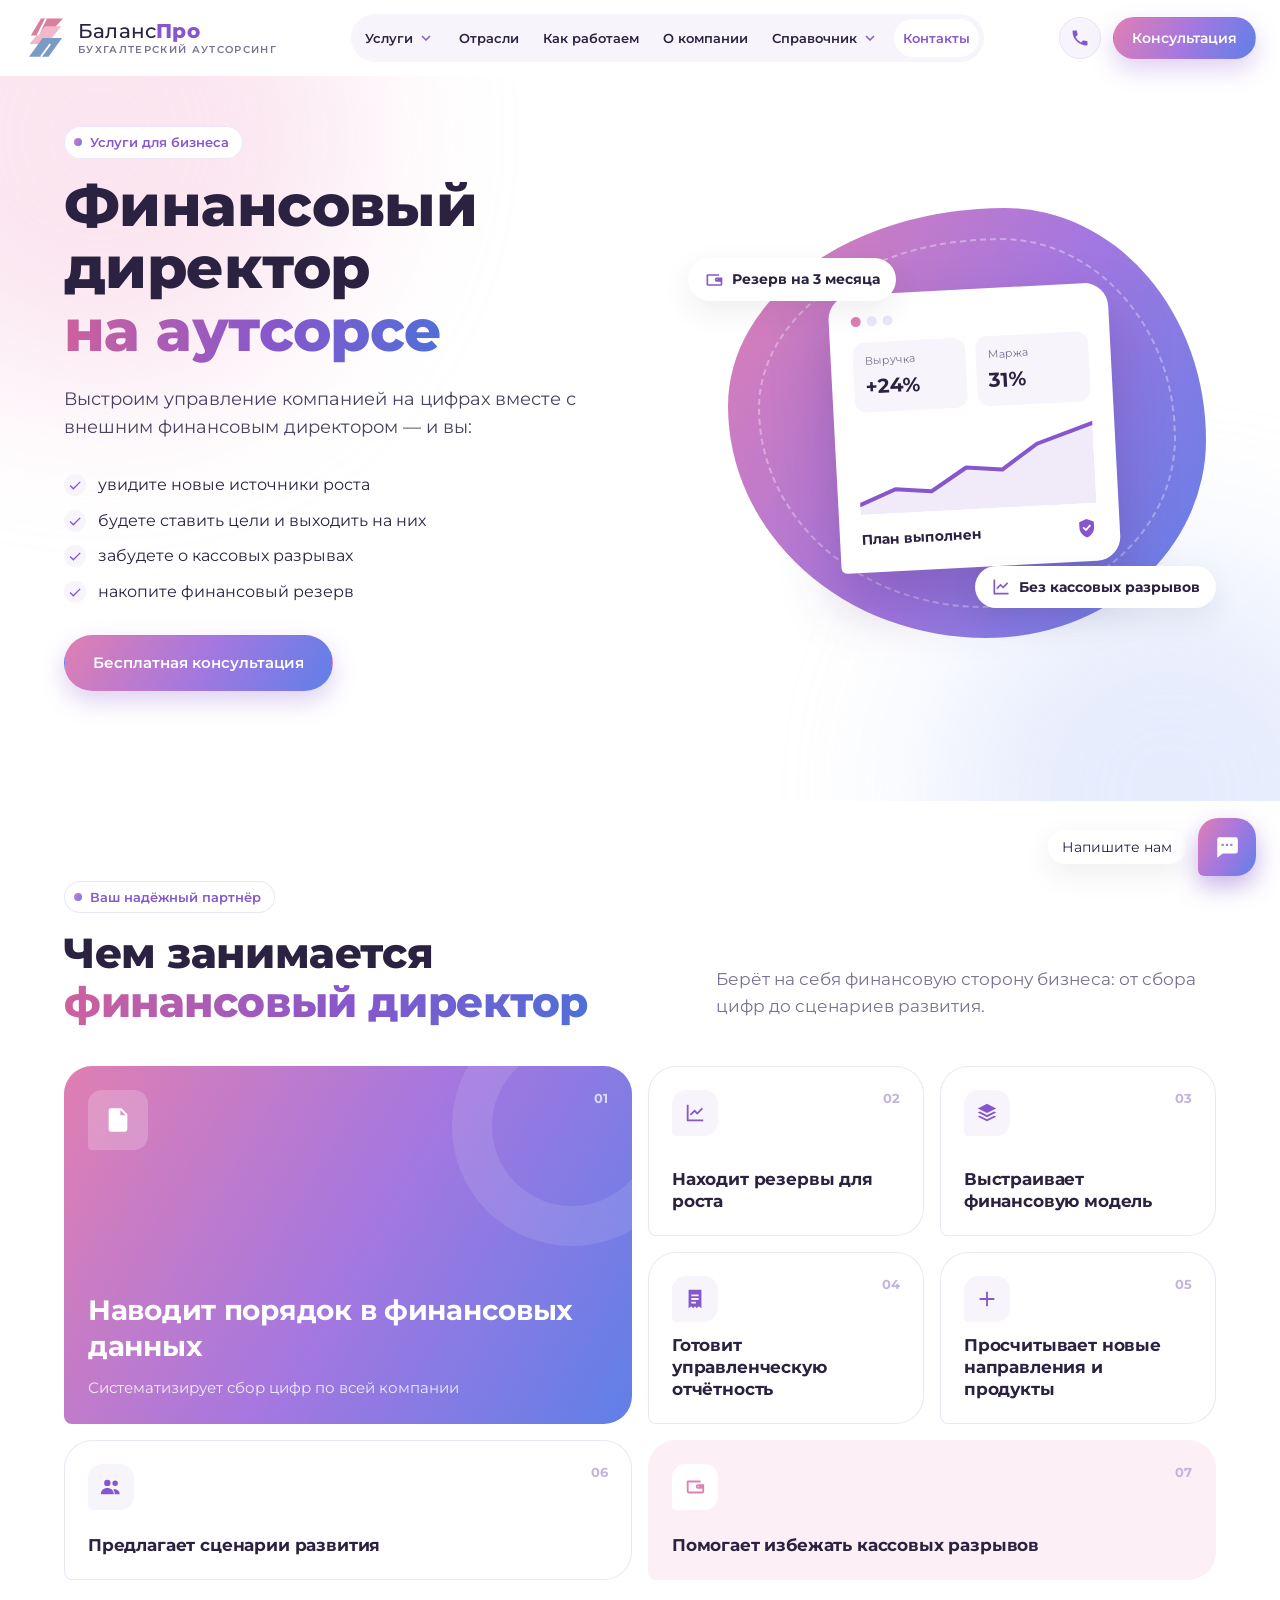
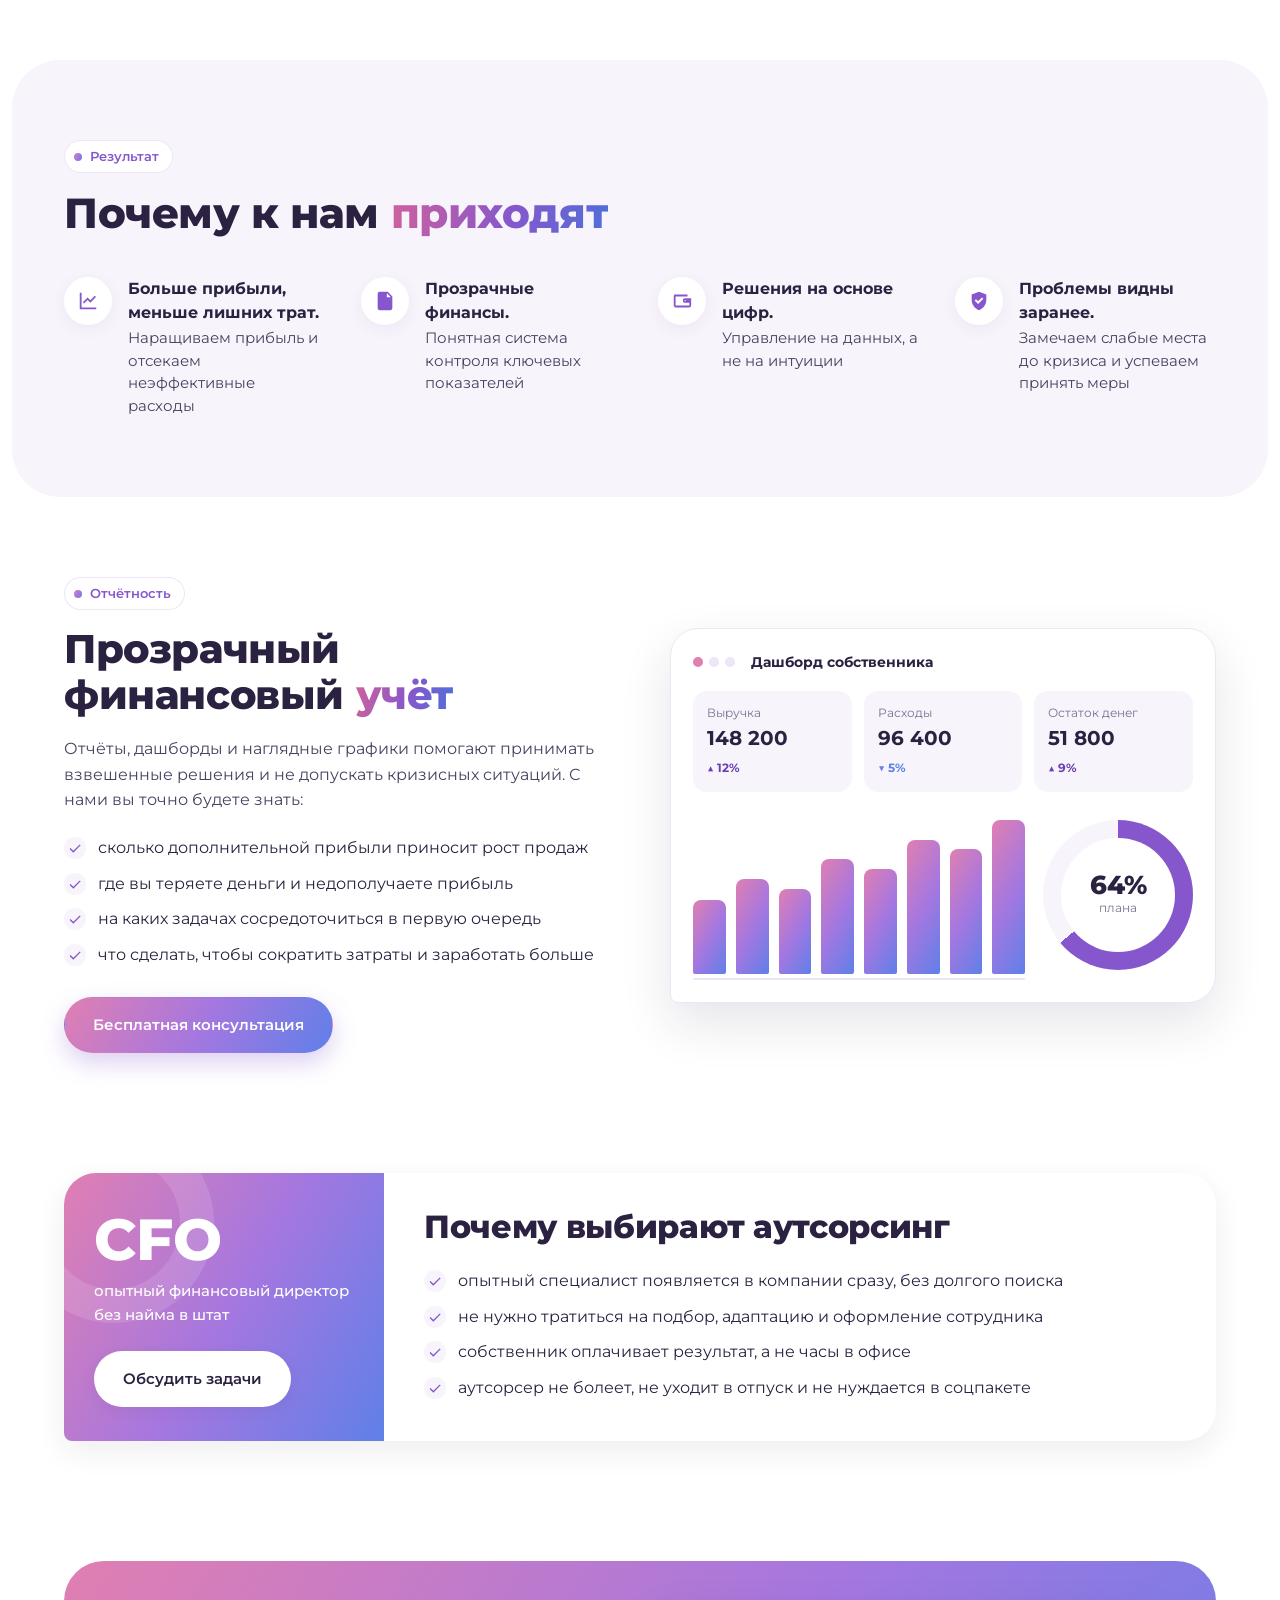
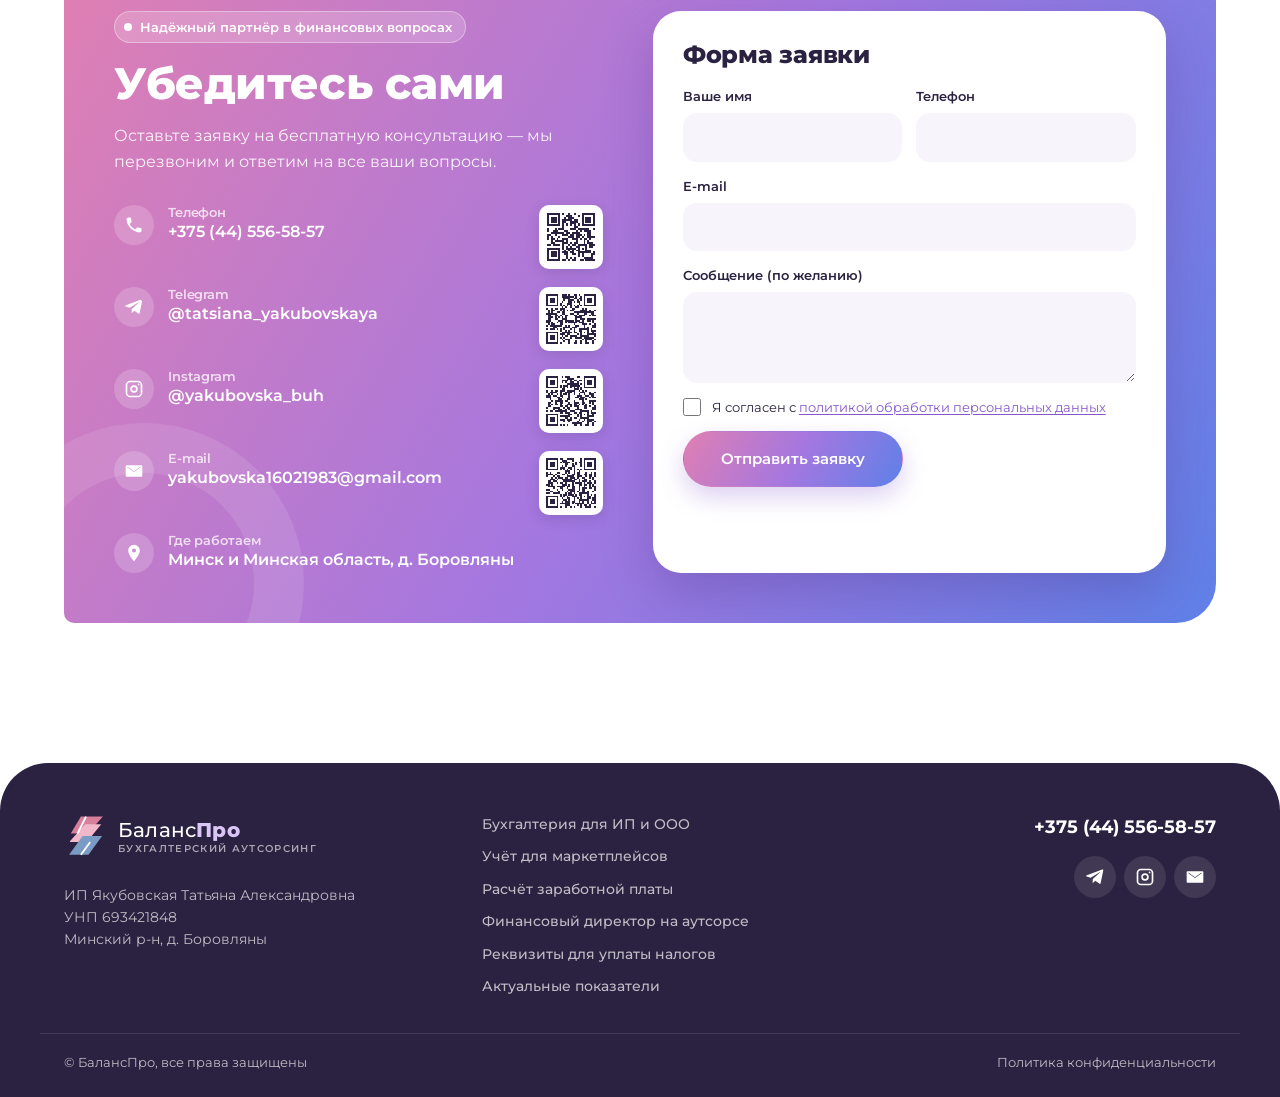
==== findir/index.html @ ea69acfd "Add QR codes next to each contact Phone, Telegram, Instagram and e-mail each get a QR code generated" ====
<!doctype html>
<html lang="ru">
<head>
  <meta charset="utf-8">
  <meta name="viewport" content="width=device-width, initial-scale=1">
  <title>Финансовый директор на аутсорсе в Минске | БалансПро</title>
  <meta name="description" content="Финансовый директор на аутсорсе в Минске: управленческая отчётность, финансовая модель, контроль денежных потоков и расходов, защита от кассовых разрывов.">
  <link rel="canonical" href="https://jmsbrn.github.io/balans-pro/findir/">
  <meta name="robots" content="index, follow, max-image-preview:large">
  <meta name="theme-color" content="#8657cc">

  <meta property="og:type" content="website">
  <meta property="og:locale" content="ru_RU">
  <meta property="og:site_name" content="БалансПро">
  <meta property="og:title" content="Финансовый директор на аутсорсе в Минске | БалансПро">
  <meta property="og:description" content="Финансовый директор на аутсорсе в Минске: управленческая отчётность, финансовая модель, контроль денежных потоков и расходов, защита от кассовых разрывов.">
  <meta property="og:url" content="https://jmsbrn.github.io/balans-pro/findir/">
  <meta property="og:image" content="https://jmsbrn.github.io/balans-pro/assets/og-image.jpg?v=2">
  <meta property="og:image:width" content="1200">
  <meta property="og:image:height" content="630">
  <meta property="og:image:alt" content="БалансПро — бухгалтерские услуги в Минске">
  <meta name="twitter:card" content="summary_large_image">

  <link rel="icon" href="../assets/favicon.svg?v=3" type="image/svg+xml">
  <link rel="icon" href="../assets/favicon-32.png?v=3" sizes="32x32" type="image/png">
  <link rel="apple-touch-icon" href="../assets/apple-touch-icon.png?v=3">

  <link rel="preconnect" href="https://fonts.googleapis.com">
  <link rel="preconnect" href="https://fonts.gstatic.com" crossorigin>
  <link href="https://fonts.googleapis.com/css2?family=Montserrat:wght@400;500;600;700;800&display=swap" rel="stylesheet">
  <link rel="stylesheet" href="../styles.css?v=22">

  <script type="application/ld+json">
  {
    "@context": "https://schema.org",
    "@graph": [
      {
        "@type": "Service",
        "name": "Финансовый директор на аутсорсе",
        "serviceType": "Финансовый директор на аутсорсе",
        "description": "Управленческая отчётность, финансовое моделирование, контроль денежных потоков и поиск резервов для роста бизнеса.",
        "areaServed": {
          "@type": "City",
          "name": "Минск"
        },
        "url": "https://jmsbrn.github.io/balans-pro/findir/",
        "provider": {
          "@id": "https://jmsbrn.github.io/balans-pro/#company"
        }
      },
      {
        "@type": "BreadcrumbList",
        "itemListElement": [
          {
            "@type": "ListItem",
            "position": 1,
            "name": "Главная",
            "item": "https://jmsbrn.github.io/balans-pro/"
          },
          {
            "@type": "ListItem",
            "position": 2,
            "name": "Финансовый директор на аутсорсе",
            "item": "https://jmsbrn.github.io/balans-pro/findir/"
          }
        ]
      }
    ]
  }
  </script>
</head>
<body>

<svg width="0" height="0" style="position:absolute" aria-hidden="true">
  <symbol id="i-gears" viewBox="0 0 24 24"><path fill="currentColor" d="M9.5 2l.5 2.1c.6.2 1.1.5 1.6.9l2-.7 1.5 2.6-1.6 1.4c.1.6.1 1.2 0 1.8l1.6 1.4-1.5 2.6-2-.7c-.5.4-1 .7-1.6.9L9.5 16h-3L6 13.9c-.6-.2-1.1-.5-1.6-.9l-2 .7L.9 11.1l1.6-1.4c-.1-.6-.1-1.2 0-1.8L.9 6.5l1.5-2.6 2 .7c.5-.4 1-.7 1.6-.9L6.5 2h3zM8 6.5a2.5 2.5 0 100 5 2.5 2.5 0 000-5zM18 12l.4 1.4c.4.1.7.3 1 .6l1.4-.4.9 1.6-1 1c.1.4.1.8 0 1.2l1 1-.9 1.6-1.4-.4c-.3.3-.6.5-1 .6L18 22h-1.8l-.4-1.4c-.4-.1-.7-.3-1-.6l-1.4.4-.9-1.6 1-1a3 3 0 010-1.2l-1-1 .9-1.6 1.4.4c.3-.3.6-.5 1-.6l.4-1.4H18zm-.9 3.6a1.4 1.4 0 100 2.8 1.4 1.4 0 000-2.8z"/></symbol>
  <symbol id="i-chart" viewBox="0 0 24 24"><path fill="currentColor" d="M3 3h2v16h16v2H3V3zm16.3 3.3l1.4 1.4-6.2 6.2-3-3-3.8 3.8-1.4-1.4 5.2-5.2 3 3 4.8-4.8z"/></symbol>
  <symbol id="i-shield" viewBox="0 0 24 24"><path fill="currentColor" d="M12 2l8 3v6c0 5-3.4 9.4-8 11-4.6-1.6-8-6-8-11V5l8-3zm-1 13.2l5.7-5.7-1.4-1.4L11 12.4 8.7 10.1l-1.4 1.4 3.7 3.7z"/></symbol>
  <symbol id="i-team" viewBox="0 0 24 24"><path fill="currentColor" d="M8 11a3.5 3.5 0 110-7 3.5 3.5 0 010 7zm8.5 0a3 3 0 110-6 3 3 0 010 6zM1 19c0-3.3 3.1-6 7-6s7 2.7 7 6v1H1v-1zm15 1v-1c0-1.7-.6-3.2-1.6-4.4.4-.1.7-.1 1.1-.1 3.3 0 6 2.2 6 5v.5h-5.5z"/></symbol>
  <symbol id="i-clock" viewBox="0 0 24 24"><path fill="currentColor" d="M12 2a10 10 0 110 20 10 10 0 010-20zm0 2a8 8 0 100 16 8 8 0 000-16zm1 3v4.6l3.4 2-1 1.7L11 12.7V7h2z"/></symbol>
  <symbol id="i-law" viewBox="0 0 24 24"><path fill="currentColor" d="M6 2h9l5 5v13a2 2 0 01-2 2H6a2 2 0 01-2-2V4a2 2 0 012-2zm8 1.5V8h4.5L14 3.5zM7 11v2h10v-2H7zm0 4v2h7v-2H7z"/></symbol>
  <symbol id="i-bolt" viewBox="0 0 24 24"><path fill="currentColor" d="M13 2L4 14h6l-1 8 9-12h-6l1-8z"/></symbol>
  <symbol id="i-chat" viewBox="0 0 24 24"><path fill="currentColor" d="M4 3h16a2 2 0 012 2v11a2 2 0 01-2 2H8l-5 4V5a2 2 0 012-2zm3 6v2h2V9H7zm4 0v2h2V9h-2zm4 0v2h2V9h-2z"/></symbol>
  <symbol id="i-scale" viewBox="0 0 24 24"><path fill="currentColor" d="M11 3h2v2h6v2h-1.2l2.9 6.5c.2.5-.1 1-.5 1.2-.9.4-1.7.5-2.7.5s-1.8-.1-2.7-.5c-.4-.2-.7-.7-.5-1.2L17.2 7H13v12h4v2H7v-2h4V7H6.8l2.9 6.5c.2.5-.1 1-.5 1.2-.9.4-1.7.5-2.7.5s-1.8-.1-2.7-.5c-.4-.2-.7-.7-.5-1.2L6.2 7H5V5h6V3zM6 9.2L4.6 12.6h2.8L6 9.2zm12 0l-1.4 3.4h2.8L18 9.2z"/></symbol>
  <symbol id="i-doc" viewBox="0 0 24 24"><path fill="currentColor" d="M6 2h9l5 5v13a2 2 0 01-2 2H6a2 2 0 01-2-2V4a2 2 0 012-2zm8 1.5V8h4.5L14 3.5zM8 12h8v2H8v-2zm0 4h8v2H8v-2z"/></symbol>
  <symbol id="i-user" viewBox="0 0 24 24"><path fill="currentColor" d="M12 12a5 5 0 110-10 5 5 0 010 10zm-9 9c0-4.4 4-7 9-7s9 2.6 9 7v1H3v-1z"/></symbol>
  <symbol id="i-cart" viewBox="0 0 24 24"><path fill="currentColor" d="M2 3h3l2.6 11.2c.1.5.5.8 1 .8h9.7c.5 0 .9-.3 1-.8L21 7H6.4L6 5H2V3zm7 16a2 2 0 110 4 2 2 0 010-4zm8 0a2 2 0 110 4 2 2 0 010-4z"/></symbol>
  <symbol id="i-wallet" viewBox="0 0 24 24"><path fill="currentColor" d="M4 5h14v2H5v10h15v-3h-5a2 2 0 01-2-2v-1a2 2 0 012-2h7v8a2 2 0 01-2 2H5a2 2 0 01-2-2V7a2 2 0 011-2zm11 6v1h1v-1h-1z"/></symbol>
  <symbol id="i-layers" viewBox="0 0 24 24"><path fill="currentColor" d="M12 2l10 5-10 5L2 7l10-5zm-7.8 8.4L12 14.3l7.8-3.9L22 11.5l-10 5-10-5 2.2-1.1zm0 4.5L12 18.8l7.8-3.9 2.2 1.1-10 5-10-5 2.2-1.1z"/></symbol>
  <symbol id="i-receipt" viewBox="0 0 24 24"><path fill="currentColor" d="M5 2h14v20l-3-2-2 2-2-2-2 2-2-2-3 2V2zm3 5v2h8V7H8zm0 4v2h8v-2H8zm0 4v2h5v-2H8z"/></symbol>
  <symbol id="i-plus" viewBox="0 0 24 24"><path fill="currentColor" d="M11 4h2v7h7v2h-7v7h-2v-7H4v-2h7V4z"/></symbol>
  <symbol id="i-send" viewBox="0 0 24 24"><path fill="currentColor" d="M2 21l21-9L2 3v7l15 2-15 2v7z"/></symbol>
  <symbol id="i-mail" viewBox="0 0 24 24"><path fill="currentColor" d="M3 5h18a1 1 0 011 1v12a1 1 0 01-1 1H3a1 1 0 01-1-1V6a1 1 0 011-1zm9 7.2L4.5 7H4v.6l8 5.6 8-5.6V7h-.5L12 12.2z"/></symbol>
  <symbol id="i-phone" viewBox="0 0 24 24"><path fill="currentColor" d="M6.6 10.8a15.1 15.1 0 006.6 6.6l2.2-2.2c.3-.3.7-.4 1-.2 1.1.4 2.3.6 3.6.6.6 0 1 .4 1 1V20c0 .6-.4 1-1 1A17 17 0 013 4c0-.6.4-1 1-1h3.5c.6 0 1 .4 1 1 0 1.3.2 2.5.6 3.6.1.3 0 .7-.2 1l-2.3 2.2z"/></symbol>
  <symbol id="i-pin" viewBox="0 0 24 24"><path fill="currentColor" d="M12 2a7 7 0 017 7c0 5.2-7 13-7 13S5 14.2 5 9a7 7 0 017-7zm0 4.5a2.5 2.5 0 100 5 2.5 2.5 0 000-5z"/></symbol>
  <symbol id="i-tg" viewBox="0 0 24 24"><path fill="currentColor" d="M21.9 4.3l-3.1 14.8c-.2 1-.8 1.3-1.7.8l-4.7-3.5-2.3 2.2c-.3.3-.5.5-1 .5l.3-4.8 8.8-7.9c.4-.3-.1-.5-.6-.2L6.8 13l-4.7-1.5c-1-.3-1-1 .2-1.5l18.3-7c.9-.3 1.6.2 1.3 1.3z"/></symbol>
  <symbol id="i-ig" viewBox="0 0 24 24"><path fill="currentColor" d="M7 2h10a5 5 0 015 5v10a5 5 0 01-5 5H7a5 5 0 01-5-5V7a5 5 0 015-5zm0 2a3 3 0 00-3 3v10a3 3 0 003 3h10a3 3 0 003-3V7a3 3 0 00-3-3H7zm5 3.5a4.5 4.5 0 110 9 4.5 4.5 0 010-9zm0 2a2.5 2.5 0 100 5 2.5 2.5 0 000-5zm5.5-4a1 1 0 110 2 1 1 0 010-2z"/></symbol>
  <symbol id="i-viber" viewBox="0 0 24 24"><path fill="currentColor" d="M12 2c5.5 0 9 2.7 9 8.5S17.5 19 12 19c-.8 0-1.6-.1-2.3-.2L6 21.5V18c-2-1.4-3-4-3-7.5C3 4.7 6.5 2 12 2zm-2.6 4.6c-.3 0-.7.1-1 .5-.4.4-.9 1.2-.6 2.3.6 2.1 2.4 4.4 4.8 5.6 1.2.6 2 .4 2.5 0 .4-.4.5-.8.4-1.1l-1.6-1c-.3-.2-.6-.1-.8.1l-.5.6c-.9-.3-2.1-1.5-2.4-2.4l.6-.5c.2-.2.3-.5.1-.8l-1-1.6c-.1-.2-.3-.3-.5-.3z"/></symbol>
  <symbol id="i-close" viewBox="0 0 24 24"><path fill="currentColor" d="M6.4 5L12 10.6 17.6 5 19 6.4 13.4 12l5.6 5.6-1.4 1.4-5.6-5.6L6.4 19 5 17.6 10.6 12 5 6.4 6.4 5z"/></symbol>
  <symbol id="i-chevron" viewBox="0 0 24 24"><path fill="currentColor" d="M7.4 8.6L12 13.2l4.6-4.6L18 10l-6 6-6-6 1.4-1.4z"/></symbol>
  <symbol id="i-calc" viewBox="0 0 24 24"><path fill="currentColor" d="M6 2h12a2 2 0 012 2v16a2 2 0 01-2 2H6a2 2 0 01-2-2V4a2 2 0 012-2zm0 2v4h12V4H6zm1 7v2h2v-2H7zm4 0v2h2v-2h-2zm4 0v6h2v-6h-2zm-8 4v2h2v-2H7zm4 0v2h2v-2h-2z"/></symbol>
  <symbol id="i-user-plus" viewBox="0 0 24 24"><path fill="currentColor" d="M9 12a5 5 0 110-10 5 5 0 010 10zm-8 9c0-4.4 3.6-7 8-7s8 2.6 8 7v1H1v-1zm18-13h2v3h3v2h-3v3h-2v-3h-3v-2h3V8z"/></symbol>
  <symbol id="i-arrow" viewBox="0 0 24 24"><path fill="currentColor" d="M14.5 5l7 7-7 7-1.4-1.4 4.6-4.6H3v-2h14.7l-4.6-4.6L14.5 5z"/></symbol>
</svg>

<header class="site-header">
  <div class="container header-inner">
    <a class="logo" href="../" aria-label="БалансПро — на главную">
      <svg class="logo-icon" viewBox="0 0 52 55" fill="none" aria-hidden="true"><path d="M20 4 46 4 28 24H8L20 4Z" fill="#d77f9b"/><path d="m7 33 18-20h19L27 34H7Z" fill="#f1b7ca"/><path d="m6 49 16-22h23L29 49H6Z" fill="#7a9bc3"/><path d="M26 4 16 24m15 10-11 15" stroke="white" stroke-width="2.2"/></svg>
      <span class="logo-words"><span class="logo-text">Баланс<b>Про</b></span><small>Бухгалтерский аутсорсинг</small></span>
    </a>

    <button class="nav-toggle" aria-expanded="false" aria-controls="nav" aria-label="Меню">
      <span></span><span></span><span></span>
    </button>

    <nav id="nav" class="nav">
      <div class="nav-item has-sub">
        <button class="nav-sub-toggle" type="button" aria-expanded="false">Услуги<svg><use href="#i-chevron"/></svg></button>
        <ul class="sub-menu">
          <li><a href="../#services">Бухгалтерский аутсорсинг</a></li>
          <li><a href="../#services">Заработная плата и кадры</a></li>
          <li><a href="../#services">Отчётность</a></li>
          <li><a href="../#services">Регистрация и ликвидация ИП и организаций</a></li>
          <li><a href="../#services">Персонифицированный учёт</a></li>
          <li><a href="../#services">Консультации и сопровождение</a></li>
          <li><a href="../findir/">Финансовый директор на аутсорсе</a></li>
        </ul>
      </div>
      <a href="../#industries">Отрасли</a>
      <a href="../#how">Как работаем</a>
      <a href="../#about">О компании</a>
      <div class="nav-item has-sub">
        <button class="nav-sub-toggle" type="button" aria-expanded="false">Справочник<svg><use href="#i-chevron"/></svg></button>
        <ul class="sub-menu">
          <li><a href="../rekvizity/">Реквизиты платежей</a></li>
          <li><a href="../pokazateli/">Актуальная информация</a></li>
        </ul>
      </div>
      <a href="#contacts">Контакты</a>
    </nav>

    <div class="header-actions">
      <a class="header-tel" href="tel:+375445565857" aria-label="Позвонить: +375 (44) 556-58-57" title="Позвонить: +375 (44) 556-58-57"><svg><use href="#i-phone"/></svg></a>
      <button class="btn btn--primary btn--sm" data-modal-open>Консультация</button>
    </div>
  </div>
</header>

<main id="top">

  <!-- Первый экран -->
  <section class="hero">
    <div class="container hero-grid">
      <div class="hero-copy">
        <span class="tag reveal">Услуги для бизнеса</span>
        <h1 class="reveal">Финансовый директор <em>на&nbsp;аутсорсе</em></h1>
        <p class="hero-sub reveal">Выстроим управление компанией на цифрах вместе с внешним финансовым директором — и вы:</p>
        <ul class="checks reveal">
          <li>увидите новые источники роста</li>
          <li>будете ставить цели и выходить на них</li>
          <li>забудете о кассовых разрывах</li>
          <li>накопите финансовый резерв</li>
        </ul>
        <div class="hero-actions reveal">
          <button class="btn btn--primary" data-modal-open>Бесплатная консультация</button>
        </div>
      </div>
      <div class="hero-art" aria-hidden="true">
        <div class="hero-blob"></div>
        <div class="hero-sheet">
          <div class="sheet-head"><span></span><span></span><span></span></div>
          <div class="sheet-kpis">
            <div><small>Выручка</small><b>+24%</b></div>
            <div><small>Маржа</small><b>31%</b></div>
          </div>
          <svg class="sheet-line" viewBox="0 0 230 90" preserveAspectRatio="none">
            <path d="M0 80 L35 66 L70 70 L105 48 L140 52 L175 28 L230 10" fill="none" stroke="#8657cc" stroke-width="4" stroke-linecap="round" stroke-linejoin="round"/>
            <path d="M0 80 L35 66 L70 70 L105 48 L140 52 L175 28 L230 10 L230 90 L0 90Z" fill="#8657cc" opacity=".12"/>
          </svg>
          <div class="sheet-total">План выполнен <svg><use href="#i-shield"/></svg></div>
        </div>
        <div class="hero-badge hero-badge--top"><svg><use href="#i-wallet"/></svg> Резерв на 3 месяца</div>
        <div class="hero-badge hero-badge--bottom"><svg><use href="#i-chart"/></svg> Без кассовых разрывов</div>
      </div>
    </div>
  </section>

  <!-- Что делает финдиректор -->
  <section class="section" id="tasks">
    <div class="container">
      <div class="sec-head">
        <div class="reveal">
          <span class="tag">Ваш надёжный партнёр</span>
          <h2>Чем занимается <em>финансовый директор</em></h2>
        </div>
        <p class="reveal">Берёт на себя финансовую сторону бизнеса: от сбора цифр до сценариев развития.</p>
      </div>
      <div class="bento">
        <div class="svc svc--wide reveal">
          <span class="svc-num">01</span>
          <span class="svc-icon"><svg><use href="#i-doc"/></svg></span>
          <h3>Наводит порядок в финансовых данных</h3>
          <p>Систематизирует сбор цифр по всей компании</p>
        </div>
        <div class="svc reveal"><span class="svc-num">02</span><span class="svc-icon"><svg><use href="#i-chart"/></svg></span><h3>Находит резервы для роста</h3></div>
        <div class="svc reveal"><span class="svc-num">03</span><span class="svc-icon"><svg><use href="#i-layers"/></svg></span><h3>Выстраивает финансовую модель</h3></div>
        <div class="svc reveal"><span class="svc-num">04</span><span class="svc-icon"><svg><use href="#i-receipt"/></svg></span><h3>Готовит управленческую отчётность</h3></div>
        <div class="svc reveal"><span class="svc-num">05</span><span class="svc-icon"><svg><use href="#i-plus"/></svg></span><h3>Просчитывает новые направления и продукты</h3></div>
        <div class="svc svc--span reveal"><span class="svc-num">06</span><span class="svc-icon"><svg><use href="#i-team"/></svg></span><h3>Предлагает сценарии развития</h3></div>
        <div class="svc svc--soft svc--span reveal"><span class="svc-num">07</span><span class="svc-icon"><svg><use href="#i-wallet"/></svg></span><h3>Помогает избежать кассовых разрывов</h3></div>
      </div>
    </div>
  </section>

  <!-- Почему обращаются -->
  <section class="section section--soft" id="why">
    <div class="container">
      <div class="sec-head sec-head--single reveal">
        <div>
          <span class="tag">Результат</span>
          <h2>Почему к нам <em>приходят</em></h2>
        </div>
      </div>
      <ul class="perks perks--four">
        <li class="reveal"><span><svg><use href="#i-chart"/></svg></span><p><b>Больше прибыли, меньше лишних трат.</b> Наращиваем прибыль и отсекаем неэффективные расходы</p></li>
        <li class="reveal"><span><svg><use href="#i-doc"/></svg></span><p><b>Прозрачные финансы.</b> Понятная система контроля ключевых показателей</p></li>
        <li class="reveal"><span><svg><use href="#i-wallet"/></svg></span><p><b>Решения на основе цифр.</b> Управление на данных, а не на интуиции</p></li>
        <li class="reveal"><span><svg><use href="#i-shield"/></svg></span><p><b>Проблемы видны заранее.</b> Замечаем слабые места до кризиса и успеваем принять меры</p></li>
      </ul>
    </div>
  </section>

  <!-- Прозрачная система -->
  <section class="section">
    <div class="container split">
      <div class="split-text reveal">
        <span class="tag">Отчётность</span>
        <h2>Прозрачный финансовый <em>учёт</em></h2>
        <p>Отчёты, дашборды и наглядные графики помогают принимать взвешенные решения и не допускать кризисных ситуаций. С нами вы точно будете знать:</p>
        <ul class="checks">
          <li>сколько дополнительной прибыли приносит рост продаж</li>
          <li>где вы теряете деньги и недополучаете прибыль</li>
          <li>на каких задачах сосредоточиться в первую очередь</li>
          <li>что сделать, чтобы сократить затраты и заработать больше</li>
        </ul>
        <button class="btn btn--primary" data-modal-open>Бесплатная консультация</button>
      </div>
      <div class="dash reveal" aria-hidden="true">
        <div class="dash-top">
          <span class="dash-dot"></span><span class="dash-dot"></span><span class="dash-dot"></span>
          <b>Дашборд собственника</b>
        </div>
        <div class="dash-kpis">
          <div><small>Выручка</small><b>148 200</b><i class="up">▲ 12%</i></div>
          <div><small>Расходы</small><b>96 400</b><i class="down">▼ 5%</i></div>
          <div><small>Остаток денег</small><b>51 800</b><i class="up">▲ 9%</i></div>
        </div>
        <div class="dash-body">
          <div class="dash-bars">
            <b style="height:45%"></b><b style="height:58%"></b><b style="height:52%"></b><b style="height:70%"></b><b style="height:64%"></b><b style="height:82%"></b><b style="height:76%"></b><b style="height:94%"></b>
          </div>
          <div class="dash-donut"><span>64%</span><small>плана</small></div>
        </div>
      </div>
    </div>
  </section>

  <!-- Почему аутсорсинг -->
  <section class="section section--tight">
    <div class="container">
      <div class="compare compare--simple reveal">
        <div class="compare-stat">
          <strong>CFO</strong>
          <span>опытный финансовый директор без найма в штат</span>
          <button class="btn btn--white" data-modal-open>Обсудить задачи</button>
        </div>
        <div class="compare-points">
          <h2>Почему выбирают аутсорсинг</h2>
          <ul class="checks">
            <li>опытный специалист появляется в компании сразу, без долгого поиска</li>
            <li>не нужно тратиться на подбор, адаптацию и оформление сотрудника</li>
            <li>собственник оплачивает результат, а не часы в офисе</li>
            <li>аутсорсер не болеет, не уходит в отпуск и не нуждается в соцпакете</li>
          </ul>
        </div>
      </div>
    </div>
  </section>

  <section class="section" id="contacts">
    <div class="container">
      <div class="contact-box reveal">
        <div class="contact-info">
          <span class="tag tag--light">Надёжный партнёр в финансовых вопросах</span>
          <h2>Убедитесь сами</h2>
          <p>Оставьте заявку на бесплатную консультацию — мы перезвоним и ответим на все ваши вопросы.</p>
          <ul class="contact-list">
            <li><svg><use href="#i-phone"/></svg><div><h3>Телефон</h3><a href="tel:+375445565857">+375 (44) 556-58-57</a></div><a class="contact-qr" href="tel:+375445565857" title="Наведите камеру телефона"><img src="../assets/qr/phone.svg" width="64" height="64" alt="QR-код телефона" loading="lazy"></a></li>
            <li><svg><use href="#i-tg"/></svg><div><h3>Telegram</h3><a href="https://t.me/tatsiana_yakubovskaya" target="_blank" rel="noopener">@tatsiana_yakubovskaya</a></div><a class="contact-qr" href="https://t.me/tatsiana_yakubovskaya" target="_blank" rel="noopener" title="Наведите камеру телефона"><img src="../assets/qr/telegram.svg" width="64" height="64" alt="QR-код Telegram" loading="lazy"></a></li>
            <li><svg><use href="#i-ig"/></svg><div><h3>Instagram</h3><a href="https://www.instagram.com/yakubovska_buh" target="_blank" rel="noopener">@yakubovska_buh</a></div><a class="contact-qr" href="https://www.instagram.com/yakubovska_buh" target="_blank" rel="noopener" title="Наведите камеру телефона"><img src="../assets/qr/instagram.svg" width="64" height="64" alt="QR-код Instagram" loading="lazy"></a></li>
            <li><svg><use href="#i-mail"/></svg><div><h3>E-mail</h3><a href="mailto:yakubovska16021983@gmail.com">yakubovska16021983<wbr>@gmail.com</a></div><a class="contact-qr" href="mailto:yakubovska16021983@gmail.com" title="Наведите камеру телефона"><img src="../assets/qr/email.svg" width="64" height="64" alt="QR-код e-mail" loading="lazy"></a></li>
            <li><svg><use href="#i-pin"/></svg><div><h3>Где работаем</h3><p>Минск и Минская область, д. Боровляны</p></div></li>
          </ul>
        </div>
        <form class="contact-form" data-form novalidate>
          <h2>Форма заявки</h2>
          <div class="form-row">
            <label>Ваше имя<input name="name" type="text" autocomplete="name" required></label>
            <label>Телефон<input name="phone" type="tel" autocomplete="tel" required></label>
          </div>
          <label>E-mail<input name="email" type="email" autocomplete="email"></label>
          <label>Сообщение (по желанию)<textarea name="message" rows="3"></textarea></label>
          <input class="hp" name="website" type="text" tabindex="-1" autocomplete="off" aria-hidden="true">
          <label class="check"><input type="checkbox" required> Я согласен с <a href="../privacy/">политикой обработки персональных данных</a></label>
          <button class="btn btn--primary" type="submit">Отправить заявку</button>
          <p class="form-status" role="status"></p>
        </form>
      </div>
    </div>
  </section>

</main>

<footer class="site-footer">
  <div class="container footer-inner">
    <div class="footer-about">
      <a class="logo logo--light" href="../"><svg class="logo-icon" viewBox="0 0 52 55" fill="none" aria-hidden="true"><path d="M20 4 46 4 28 24H8L20 4Z" fill="#d77f9b"/><path d="m7 33 18-20h19L27 34H7Z" fill="#f1b7ca"/><path d="m6 49 16-22h23L29 49H6Z" fill="#7a9bc3"/><path d="M26 4 16 24m15 10-11 15" stroke="white" stroke-width="2.2"/></svg><span class="logo-words"><span class="logo-text">Баланс<b>Про</b></span><small>Бухгалтерский аутсорсинг</small></span></a>
      <p>ИП Якубовская Татьяна Александровна<br>УНП 693421848<br>Минский р-н, д. Боровляны</p>
    </div>
    <ul class="footer-links">
      <li><a href="../#services">Бухгалтерия для ИП и ООО</a></li>
      <li><a href="../#services">Учёт для маркетплейсов</a></li>
      <li><a href="../#services">Расчёт заработной платы</a></li>
      <li><a href="../findir/">Финансовый директор на аутсорсе</a></li>
      <li><a href="../rekvizity/">Реквизиты для уплаты налогов</a></li>
      <li><a href="../pokazateli/">Актуальные показатели</a></li>
    </ul>
    <div class="footer-contacts">
      <a class="header-phone" href="tel:+375445565857">+375 (44) 556-58-57</a>
      <div class="footer-messengers">
        <a class="messenger" href="https://t.me/tatsiana_yakubovskaya" target="_blank" rel="noopener" aria-label="Telegram"><svg><use href="#i-tg"/></svg></a>
        <a class="messenger" href="https://www.instagram.com/yakubovska_buh" target="_blank" rel="noopener" aria-label="Instagram"><svg><use href="#i-ig"/></svg></a>
        <a class="messenger" href="mailto:yakubovska16021983@gmail.com" aria-label="E-mail"><svg><use href="#i-mail"/></svg></a>
      </div>
    </div>
  </div>
  <div class="container footer-bottom">
    <span>© БалансПро, все права защищены</span>
    <a href="../privacy/">Политика конфиденциальности</a>
  </div>
</footer>

<!-- Плавающая кнопка связи -->
<div class="fab" data-fab>
  <div class="fab-menu">
    <a href="tel:+375445565857"><svg><use href="#i-phone"/></svg>Позвонить</a>
    <a href="https://t.me/tatsiana_yakubovskaya" target="_blank" rel="noopener"><svg><use href="#i-tg"/></svg>Telegram</a>
    <a href="https://www.instagram.com/yakubovska_buh" target="_blank" rel="noopener"><svg><use href="#i-ig"/></svg>Instagram</a>
    <a href="mailto:yakubovska16021983@gmail.com"><svg><use href="#i-mail"/></svg>E-mail</a>
  </div>
  <span class="fab-label">Напишите нам</span>
  <button class="fab-btn" aria-expanded="false" aria-label="Способы связи"><svg class="fab-open"><use href="#i-chat"/></svg><svg class="fab-close"><use href="#i-close"/></svg></button>
</div>

<!-- Модальное окно -->
<div class="modal" data-modal hidden>
  <div class="modal-backdrop" data-modal-close></div>
  <form class="modal-dialog contact-form" data-form role="dialog" aria-modal="true" aria-labelledby="modal-title" novalidate>
    <button class="modal-x" type="button" data-modal-close aria-label="Закрыть"><svg><use href="#i-close"/></svg></button>
    <h2 id="modal-title">Оставить заявку</h2>
    <p class="modal-sub">Перезвоним в течение 15 минут в рабочее время</p>
    <label>Ваше имя<input name="name" type="text" autocomplete="name" required></label>
    <label>Телефон<input name="phone" type="tel" autocomplete="tel" required></label>
    <input class="hp" name="website" type="text" tabindex="-1" autocomplete="off" aria-hidden="true">
    <label class="check"><input type="checkbox" required> Я согласен с <a href="../privacy/">политикой обработки персональных данных</a></label>
    <button class="btn btn--primary" type="submit">Жду звонка</button>
    <p class="form-status" role="status"></p>
  </form>
</div>

<button class="to-top" aria-label="Наверх"><svg><use href="#i-arrow"/></svg></button>

<script src="../script.js?v=11"></script>
</body>
</html>
---- styles.css ----
:root {
  /* Палитра «гортензия»: лаванда, розовый, васильковый */
  --accent: #8657cc;
  --accent-dark: #6c3fb5;
  --pink: #e07fb2;
  --blue: #5f80e8;
  --violet: #6a3fd1;
  --violet-dark: #5530b3;
  --ink: #2b2140;
  --text: #4a4060;
  --muted: #7a7090;
  --line: #ece6f5;
  --soft: #f8f4fc;
  --pink-soft: #fcf0f6;
  --blue-soft: #eef2fd;
  --white: #fff;
  --grad: linear-gradient(120deg, #e07fb2 0%, #a477e0 52%, #5f80e8 100%);
  --shadow: 0 10px 30px rgba(43, 33, 64, .08);
  --shadow-sm: 0 4px 16px rgba(43, 33, 64, .06);
  /* «Лепесток»: три больших скругления и одно маленькое */
  --petal: 28px 28px 28px 8px;
  --radius: 22px;
  --font: "Montserrat", system-ui, -apple-system, "Segoe UI", sans-serif;
}

*, *::before, *::after { box-sizing: border-box; }

html { scroll-behavior: smooth; scroll-padding-top: 90px; }

body {
  margin: 0;
  font-family: var(--font);
  font-size: 16px;
  line-height: 1.6;
  color: var(--text);
  background: var(--white);
  -webkit-font-smoothing: antialiased;
}

img, svg { display: block; max-width: 100%; }
svg { width: 1em; height: 1em; flex: none; }
a { color: inherit; text-decoration: none; }
h1, h2, h3 { margin: 0; color: var(--ink); line-height: 1.15; letter-spacing: -.01em; }
p { margin: 0; }
em {
  font-style: normal;
  color: var(--accent);
  background: linear-gradient(100deg, #d0619c, #8657cc 55%, #4f6fd9);
  -webkit-background-clip: text;
  background-clip: text;
  -webkit-text-fill-color: transparent;
}
button { font: inherit; cursor: pointer; }

.container { width: 100%; max-width: 1200px; margin: 0 auto; padding: 0 24px; }

.section { padding: 80px 0; }
.section--tight { padding: 40px 0; }
.section--soft { background: var(--soft); border-radius: 48px; margin: 0 12px; }

/* Метка над заголовком */
.tag {
  display: inline-flex;
  align-items: center;
  gap: 8px;
  margin-bottom: 16px;
  padding: 6px 14px 6px 10px;
  border-radius: 999px;
  background: var(--white);
  box-shadow: inset 0 0 0 1px var(--line);
  font-size: 13px;
  font-weight: 600;
  color: var(--accent);
}
.tag::before { content: ""; width: 8px; height: 8px; border-radius: 50%; background: var(--grad); }
.tag--light { background: rgba(255, 255, 255, .18); box-shadow: inset 0 0 0 1px rgba(255, 255, 255, .35); color: var(--white); }
.tag--light::before { background: var(--white); }

/* Шапка секции: заголовок слева, пояснение справа */
.sec-head { display: grid; grid-template-columns: 1.1fr .9fr; gap: 40px; align-items: end; margin-bottom: 40px; }
.sec-head h2 { font-size: clamp(28px, 3.4vw, 42px); font-weight: 800; }
.sec-head > p { font-size: 17px; color: var(--muted); padding-bottom: 6px; }
.sec-head--single { grid-template-columns: 1fr; }

/* ---------- Кнопки ---------- */
.btn {
  display: inline-flex;
  align-items: center;
  justify-content: center;
  gap: 10px;
  border: 1px solid transparent;
  border-radius: 999px;
  padding: 15px 28px;
  font-size: 15px;
  font-weight: 600;
  transition: transform .2s, background .2s, box-shadow .2s, color .2s;
}
.btn:hover { transform: translateY(-2px); }
.btn svg { font-size: 18px; transition: translate .2s; }
.btn:hover svg { translate: 3px 0; }
.btn--white { background: var(--white); color: var(--ink); box-shadow: var(--shadow-sm); }
.btn--white:hover { box-shadow: var(--shadow); }
.btn--primary { background: var(--grad); color: var(--white); box-shadow: 0 10px 24px rgba(134, 87, 204, .28); }
.btn--primary:hover { box-shadow: 0 14px 30px rgba(134, 87, 204, .4); }
.btn--ghost { background: transparent; border-color: var(--line); color: var(--ink); }
.btn--ghost:hover { border-color: var(--accent); color: var(--accent); }
.btn--sm { padding: 10px 20px; font-size: 14px; white-space: nowrap; }

/* ---------- Логотип ---------- */
.logo { display: inline-flex; align-items: center; gap: 10px; }
.logo-mark {
  display: grid;
  place-items: center;
  width: 44px;
  height: 44px;
  border-radius: 14px 14px 14px 4px;
  background: var(--grad);
  color: var(--white);
  font-weight: 800;
  font-size: 15px;
  letter-spacing: -.02em;
}
.logo-text { font-size: 20px; font-weight: 500; color: var(--ink); letter-spacing: .01em; }
.logo-text b { font-weight: 800; color: var(--accent); }
.logo--light .logo-text { color: var(--white); }
.logo--light .logo-text b { color: #d9c6f7; }

/* ---------- Шапка ---------- */
.site-header {
  position: sticky;
  top: 0;
  z-index: 50;
  background: rgba(255, 255, 255, .9);
  backdrop-filter: blur(10px);
  transition: box-shadow .2s;
}
.site-header.is-scrolled { box-shadow: 0 1px 0 var(--line), 0 8px 24px rgba(43, 33, 64, .05); }

.site-header .container { max-width: 1340px; }
.header-inner { display: flex; align-items: center; gap: 14px; min-height: 76px; }

.nav { display: flex; gap: 6px; margin: 0 auto; padding: 5px; border-radius: 999px; background: var(--soft); }
.nav > a, .nav-sub-toggle {
  display: flex;
  align-items: center;
  gap: 4px;
  padding: 9px 13px;
  border: 0;
  border-radius: 999px;
  background: none;
  font-size: 14px;
  font-weight: 600;
  color: var(--ink);
  white-space: nowrap;
  transition: background .2s, color .2s;
}
.nav > a:hover, .nav > a.is-active, .nav-item:hover .nav-sub-toggle, .nav-sub-toggle[aria-expanded="true"] { background: var(--white); color: var(--accent); }

.nav-item { position: relative; }
.nav-sub-toggle svg { font-size: 18px; color: var(--accent); transition: transform .2s; }
.nav-item:hover .nav-sub-toggle svg, .nav-sub-toggle[aria-expanded="true"] svg { transform: rotate(180deg); }

.sub-menu {
  position: absolute;
  top: 100%;
  left: 0;
  z-index: 10;
  width: 340px;
  margin: 0;
  padding: 18px 0 0;
  list-style: none;
  opacity: 0;
  visibility: hidden;
  translate: 0 8px;
  transition: opacity .2s, translate .2s, visibility .2s;
}
.sub-menu::before {
  content: "";
  position: absolute;
  inset: 10px 0 0;
  z-index: -1;
  border-radius: 20px 20px 20px 6px;
  background: var(--white);
  box-shadow: 0 18px 40px rgba(43, 33, 64, .14);
}
.sub-menu li:first-child { padding-top: 8px; }
.sub-menu li:last-child { padding-bottom: 8px; }
.nav .sub-menu a { display: block; margin: 0 8px; padding: 10px 14px; border-radius: 12px; font-size: 14px; font-weight: 500; line-height: 1.35; color: var(--ink); }
.nav .sub-menu a:hover { background: var(--soft); color: var(--accent); }
.nav-item:hover .sub-menu, .nav-item:focus-within .sub-menu, .nav-item.is-open .sub-menu { opacity: 1; visibility: visible; translate: 0 0; }

.header-actions { display: flex; align-items: center; gap: 12px; }
.header-actions .btn { padding: 9px 18px; }
.header-phone { font-weight: 700; color: var(--ink); font-size: 15px; white-space: nowrap; }
.header-phone:hover { color: var(--accent); }

.messenger {
  display: grid;
  place-items: center;
  width: 42px;
  height: 42px;
  border-radius: 50%;
  background: rgba(255, 255, 255, .1);
  color: var(--white);
  font-size: 20px;
  transition: background .2s, transform .2s;
}
.messenger:hover { background: var(--accent); transform: translateY(-2px); }

.nav-toggle {
  display: none;
  flex-direction: column;
  gap: 5px;
  padding: 10px;
  background: none;
  border: 0;
}
.nav-toggle span { width: 26px; height: 2px; background: var(--ink); border-radius: 2px; transition: transform .2s, opacity .2s; }
.nav-toggle[aria-expanded="true"] span:nth-child(1) { transform: translateY(7px) rotate(45deg); }
.nav-toggle[aria-expanded="true"] span:nth-child(2) { opacity: 0; }
.nav-toggle[aria-expanded="true"] span:nth-child(3) { transform: translateY(-7px) rotate(-45deg); }

/* ---------- Первый экран ---------- */
.hero {
  position: relative;
  padding: 50px 0 70px;
  overflow: hidden;
}
.hero::before, .hero::after {
  content: "";
  position: absolute;
  z-index: -1;
  border-radius: 50%;
  filter: blur(80px);
  opacity: .45;
}
.hero::before { width: 520px; height: 520px; left: -160px; top: -200px; background: #f6c7de; }
.hero::after { width: 460px; height: 460px; right: -120px; bottom: -220px; background: #c9d5fb; }

.hero-grid { display: grid; grid-template-columns: 1.05fr .95fr; gap: 40px; align-items: center; }
.hero-copy h1 { font-size: clamp(34px, 4.6vw, 58px); font-weight: 800; line-height: 1.08; margin-bottom: 22px; }
.hero-sub { font-size: 18px; max-width: 560px; margin-bottom: 30px; }
.hero-actions { display: flex; flex-wrap: wrap; gap: 12px; margin-bottom: 40px; }

.hero-facts { list-style: none; margin: 0; padding: 22px 0 0; display: grid; grid-template-columns: repeat(3, 1fr); gap: 18px; border-top: 1px solid var(--line); }
.hero-facts li { display: flex; gap: 10px; }
.hero-facts svg { font-size: 22px; color: var(--accent); margin-top: 2px; }
.hero-facts b { display: block; font-size: 15px; color: var(--ink); }
.hero-facts span { display: block; font-size: 13px; line-height: 1.4; color: var(--muted); }

.hero-art { position: relative; height: 460px; }
.hero-blob {
  position: absolute;
  inset: 10px 10px 20px 40px;
  border-radius: 58% 42% 46% 54% / 46% 54% 46% 54%;
  background: var(--grad);
  animation: morph 14s ease-in-out infinite;
}
.hero-blob::after {
  content: "";
  position: absolute;
  inset: 30px;
  border-radius: inherit;
  border: 2px dashed rgba(255, 255, 255, .35);
}
@keyframes morph {
  0%, 100% { border-radius: 58% 42% 46% 54% / 46% 54% 46% 54%; }
  50% { border-radius: 44% 56% 58% 42% / 56% 42% 58% 44%; }
}
.hero-sheet {
  position: absolute;
  left: 50%;
  top: 50%;
  width: 280px;
  padding: 22px;
  border-radius: 24px 24px 24px 6px;
  background: var(--white);
  box-shadow: 0 30px 60px rgba(70, 35, 110, .28);
  transform: translate(-42%, -50%) rotate(-3deg);
}
.sheet-head { display: flex; gap: 6px; margin-bottom: 16px; }
.sheet-head span { width: 10px; height: 10px; border-radius: 50%; background: var(--line); }
.sheet-head span:first-child { background: var(--pink); }
.sheet-row { height: 10px; border-radius: 5px; background: var(--soft); margin-bottom: 10px; }
.sheet-row i { display: block; height: 100%; border-radius: inherit; background: #e9dcf8; }
.sheet-bars { display: flex; align-items: flex-end; gap: 10px; height: 110px; margin: 18px 0; padding-bottom: 4px; border-bottom: 2px solid var(--line); }
.sheet-bars b { flex: 1; border-radius: 8px 8px 2px 2px; background: var(--grad); }
.sheet-total { display: flex; align-items: center; justify-content: space-between; font-weight: 700; font-size: 14px; color: var(--ink); }
.sheet-total svg { color: var(--accent); font-size: 22px; }
.sheet-kpis { display: grid; grid-template-columns: 1fr 1fr; gap: 10px; margin-bottom: 12px; }
.sheet-kpis div { padding: 10px 12px; border-radius: 12px; background: var(--soft); }
.sheet-kpis small { display: block; font-size: 11px; color: var(--muted); }
.sheet-kpis b { font-size: 20px; color: var(--ink); }
.sheet-line { width: 100%; height: 90px; margin-bottom: 14px; }

.hero-badge {
  position: absolute;
  display: flex;
  align-items: center;
  gap: 8px;
  padding: 10px 16px;
  border-radius: 999px;
  background: var(--white);
  box-shadow: var(--shadow);
  font-size: 14px;
  font-weight: 700;
  color: var(--ink);
  white-space: nowrap;
}
.hero-badge svg { color: var(--accent); font-size: 20px; }
.hero-badge--top { left: 0; top: 60px; animation: float 5s ease-in-out infinite .6s; }
.hero-badge--bottom { right: 0; bottom: 50px; animation: float 7s ease-in-out infinite 1.2s; }

@keyframes float {
  0%, 100% { translate: 0 0; }
  50% { translate: 0 -10px; }
}

/* ---------- Услуги: сетка-бенто ---------- */
.bento { display: grid; grid-template-columns: repeat(4, 1fr); gap: 16px; }
.svc {
  position: relative;
  display: flex;
  flex-direction: column;
  gap: 12px;
  min-height: 170px;
  padding: 24px;
  border-radius: var(--petal);
  background: var(--white);
  box-shadow: inset 0 0 0 1px var(--line);
  overflow: hidden;
  transition: transform .25s, box-shadow .25s, background .25s;
}
a.svc:hover { transform: translateY(-4px); box-shadow: inset 0 0 0 1px #d9c6f7, 0 16px 34px rgba(134, 87, 204, .14); }
.svc-num { position: absolute; top: 22px; right: 24px; font-size: 13px; font-weight: 700; color: #c3b4dc; }
.svc-icon {
  display: grid;
  place-items: center;
  width: 46px;
  height: 46px;
  border-radius: 14px 14px 14px 4px;
  background: var(--soft);
  color: var(--accent);
  font-size: 22px;
}
.svc h3 { margin-top: auto; font-size: 17px; font-weight: 700; line-height: 1.3; padding-right: 26px; }
.svc p { font-size: 15px; color: rgba(255, 255, 255, .85); }
.svc-go { position: absolute; right: 22px; bottom: 24px; font-size: 18px; color: var(--accent); transition: translate .2s; }
a.svc:hover .svc-go { translate: 4px 0; }

.svc--wide { grid-column: span 2; grid-row: span 2; justify-content: flex-end; background: var(--grad); box-shadow: none; }
.svc--wide h3 { font-size: clamp(22px, 2.2vw, 28px); color: var(--white); margin-top: 0; }
.svc--wide .svc-num { color: rgba(255, 255, 255, .7); }
.svc--wide .svc-icon { position: absolute; top: 24px; left: 24px; width: 60px; height: 60px; font-size: 28px; background: rgba(255, 255, 255, .2); color: var(--white); }
.svc--wide .svc-go { color: var(--white); }
.svc--wide::after {
  content: "";
  position: absolute;
  right: -60px;
  top: -60px;
  width: 240px;
  height: 240px;
  border-radius: 50%;
  border: 40px solid rgba(255, 255, 255, .1);
}
.svc--soft { background: var(--pink-soft); box-shadow: none; }
.svc--soft .svc-icon { background: var(--white); color: var(--pink); }

@media (min-width: 1101px) { .svc--span { grid-column: span 2; min-height: 140px; } }

/* Полный перечень работ */
.worklist { margin-top: 16px; border-radius: var(--petal); background: var(--soft); }
.worklist summary {
  display: flex;
  align-items: center;
  gap: 12px;
  padding: 20px 26px;
  list-style: none;
  cursor: pointer;
  font-weight: 700;
  color: var(--ink);
}
.worklist summary::-webkit-details-marker { display: none; }
.worklist summary small { padding: 3px 10px; border-radius: 999px; background: var(--white); font-size: 12px; font-weight: 600; color: var(--accent); }
.worklist summary svg { margin-left: auto; font-size: 22px; color: var(--accent); transition: transform .2s; }
.worklist[open] summary svg { transform: rotate(180deg); }
.worklist ul { list-style: none; margin: 0; padding: 0 26px 26px; display: grid; grid-template-columns: repeat(3, 1fr); gap: 10px 24px; }
.worklist li { position: relative; padding-left: 18px; font-size: 14px; line-height: 1.45; color: var(--text); }
.worklist li::before { content: ""; position: absolute; left: 0; top: 7px; width: 7px; height: 7px; border-radius: 50%; background: var(--grad); }

/* ---------- Логотип с подписью ---------- */
.logo-icon { width: 44px; height: 47px; }
.logo-words { display: flex; flex-direction: column; line-height: 1.05; }
.logo-words small { margin-top: 3px; white-space: nowrap; font-size: 9.5px; font-weight: 600; letter-spacing: .14em; text-transform: uppercase; color: var(--muted); }
.logo--light .logo-words small { color: rgba(255, 255, 255, .6); }

/* ---------- Телефон в шапке ---------- */
.header-tel {
  display: grid;
  place-items: center;
  flex: none;
  width: 42px;
  height: 42px;
  border-radius: 50%;
  background: var(--soft);
  box-shadow: inset 0 0 0 1px var(--line);
  color: var(--accent);
  font-size: 20px;
  transition: background .2s, color .2s, transform .2s;
}
.header-tel:hover { background: var(--accent); color: var(--white); transform: translateY(-2px); }

/* ---------- Метки ---------- */
.chip {
  display: inline-block;
  margin-bottom: 18px;
  padding: 7px 16px;
  border-radius: 999px;
  background: var(--soft);
  box-shadow: inset 0 0 0 1px var(--line);
  font-size: 12px;
  font-weight: 700;
  letter-spacing: .06em;
  text-transform: uppercase;
  color: var(--ink);
}
.chip--accent { background: var(--pink-soft); color: var(--accent); box-shadow: none; }

.btn--lg { padding: 10px 10px 10px 32px; font-size: 17px; }
.btn-dot {
  display: grid;
  place-items: center;
  width: 30px;
  height: 30px;
  margin-right: -6px;
  border-radius: 50%;
  background: rgba(255, 255, 255, .25);
}
.btn--lg .btn-dot { width: 42px; height: 42px; }
.btn--sm .btn-dot { width: 26px; height: 26px; margin: -4px -10px -4px 2px; }

/* ---------- Первый экран с фотографией ---------- */
.hero2 { position: relative; overflow: hidden; background: var(--soft); }
.hero2-photo { position: absolute; inset: 0 0 0 auto; width: 54%; }
.hero2-photo img {
  width: 100%;
  height: 100%;
  object-fit: cover;
  object-position: 30% 30%;
  -webkit-mask-image: linear-gradient(90deg, transparent 0%, #000 38%);
  mask-image: linear-gradient(90deg, transparent 0%, #000 38%);
}
.hero2-inner { position: relative; z-index: 2; padding-top: 50px; padding-bottom: 56px; }
.hero2 h1 { max-width: 700px; margin-bottom: 30px; font-size: clamp(36px, 4.8vw, 62px); font-weight: 800; line-height: 1.05; }
.hero2 h1 .accent {
  background: linear-gradient(100deg, #d0619c, #8657cc 55%, #4f6fd9);
  -webkit-background-clip: text;
  background-clip: text;
  -webkit-text-fill-color: transparent;
}
.h1-sub { display: block; margin-top: 16px; font-size: clamp(18px, 1.8vw, 23px); font-weight: 500; line-height: 1.3; letter-spacing: 0; color: var(--text); }
.hero2-feats { list-style: none; margin: 0 0 34px; padding: 0; display: grid; grid-template-columns: repeat(4, auto); justify-content: start; gap: 18px 26px; max-width: 720px; }
.hero2-feats li { display: flex; align-items: center; gap: 10px; max-width: 170px; font-size: 13px; font-weight: 600; line-height: 1.3; color: var(--ink); }
.hero2-feats span {
  display: grid;
  place-items: center;
  flex: none;
  width: 44px;
  height: 44px;
  border-radius: 50%;
  background: var(--white);
  box-shadow: inset 0 0 0 1px var(--line);
  color: var(--accent);
  font-size: 20px;
}
.hero2-actions { display: flex; flex-wrap: wrap; align-items: center; gap: 16px; }
.hero2-note {
  display: flex;
  align-items: center;
  gap: 18px;
  max-width: 290px;
  padding: 14px 20px;
  border-radius: 16px;
  background: rgba(255, 255, 255, .8);
  box-shadow: inset 0 0 0 1px var(--line);
  font-size: 13px;
  line-height: 1.4;
  color: var(--text);
  backdrop-filter: blur(6px);
  transition: box-shadow .2s, color .2s;
}
.hero2-note svg { flex: none; font-size: 18px; color: var(--accent); }
.hero2-note:hover { color: var(--accent); box-shadow: inset 0 0 0 1px #d9c6f7; }

/* ---------- Отрасли ---------- */
.industries { display: grid; grid-template-columns: 1.05fr repeat(4, 1fr); gap: 16px; align-items: stretch; }
.industries-head { align-self: center; padding-right: 10px; }
.industries-head h2 { margin-bottom: 14px; font-size: clamp(24px, 2.4vw, 32px); font-weight: 800; }
.industries-head p { font-size: 14px; color: var(--muted); }
.ind-card { position: relative; display: block; min-height: 180px; border-radius: 18px 18px 18px 6px; overflow: hidden; isolation: isolate; }
.ind-card img { position: absolute; inset: 0; z-index: -2; width: 100%; height: 100%; object-fit: cover; transition: transform .5s; }
.ind-card::after { content: ""; position: absolute; inset: 0; z-index: -1; background: linear-gradient(to top, rgba(43, 33, 64, .72), rgba(43, 33, 64, 0) 60%); }
.ind-card:hover img { transform: scale(1.06); }
.ind-card span { position: absolute; left: 16px; bottom: 16px; right: 56px; font-size: 16px; font-weight: 700; line-height: 1.2; color: var(--white); }
.ind-card i, .svc-card i {
  position: absolute;
  right: 14px;
  bottom: 12px;
  display: grid;
  place-items: center;
  width: 34px;
  height: 34px;
  border-radius: 50%;
  background: var(--white);
  color: var(--accent);
  font-size: 16px;
  transition: translate .2s, background .2s, color .2s;
}
.ind-card:hover i, .svc-card:hover i { translate: 3px 0; background: var(--accent); color: var(--white); }

.expertise {
  display: grid;
  grid-template-columns: 300px 1.2fr 1fr auto;
  align-items: center;
  gap: 30px;
  margin-top: 16px;
  padding-right: 30px;
  border-radius: 24px 24px 24px 8px;
  background: linear-gradient(90deg, var(--pink-soft), var(--soft));
  overflow: hidden;
}
.expertise-photo { align-self: stretch; min-height: 150px; }
.expertise-photo img { width: 100%; height: 100%; object-fit: cover; object-position: 70% 50%; }
.expertise-text { padding: 22px 0; }
.expertise-text .chip { margin-bottom: 10px; }
.expertise-text h3 { margin-bottom: 6px; font-size: clamp(19px, 1.9vw, 24px); font-weight: 800; }
.expertise-text p { font-size: 14px; color: var(--muted); }
.expertise-list { list-style: none; margin: 0; padding: 18px 0 18px 26px; display: grid; gap: 7px; border-left: 1px solid var(--line); }
.expertise-list li { position: relative; padding-left: 26px; font-size: 13px; font-weight: 600; color: var(--ink); }
.expertise-list li::before {
  content: "";
  position: absolute;
  left: 0;
  top: 1px;
  width: 17px;
  height: 17px;
  border-radius: 50%;
  background: var(--accent) url("data:image/svg+xml,%3Csvg xmlns='http://www.w3.org/2000/svg' viewBox='0 0 24 24'%3E%3Cpath fill='%23fff' d='M9.5 16.2L5.3 12l-1.4 1.4 5.6 5.6 11-11-1.4-1.4z'/%3E%3C/svg%3E") center / 12px no-repeat;
}

/* ---------- Наши услуги: шесть карточек ---------- */
.row-head { display: flex; align-items: flex-end; justify-content: space-between; gap: 20px; margin-bottom: 22px; }
.row-head h2 { font-size: clamp(28px, 3.2vw, 40px); font-weight: 800; }
.link-more { display: inline-flex; align-items: center; gap: 10px; padding-bottom: 2px; font-size: 15px; font-weight: 600; color: var(--accent); border-bottom: 1px solid currentColor; }
.link-more svg { font-size: 18px; transition: translate .2s; }
.link-more:hover svg { translate: 3px 0; }

.svc6 { display: grid; grid-template-columns: repeat(6, minmax(0, 1fr)); gap: 12px; }
.svc-card {
  position: relative;
  display: flex;
  flex-direction: column;
  min-height: 200px;
  padding: 20px 18px 56px;
  border-radius: var(--petal);
  background: var(--white);
  box-shadow: inset 0 0 0 1px var(--line);
  transition: transform .25s, box-shadow .25s;
}
.svc-card:hover { transform: translateY(-4px); box-shadow: inset 0 0 0 1px #d9c6f7, 0 16px 34px rgba(134, 87, 204, .14); }
.svc-ico { display: grid; place-items: center; width: 46px; height: 46px; margin-bottom: 16px; border-radius: 50%; background: var(--pink-soft); color: var(--accent); font-size: 22px; }
.svc-card h3 { margin-bottom: 8px; font-size: 15px; font-weight: 700; line-height: 1.3; hyphens: auto; overflow-wrap: break-word; }
.svc-card p { font-size: 13px; line-height: 1.4; color: var(--muted); }
.svc-card i { background: var(--soft); }
.worklist li a { color: var(--accent); text-decoration: underline; text-underline-offset: 2px; }

/* ---------- Как мы работаем ---------- */
.how { display: grid; grid-template-columns: minmax(0, 1fr) 470px; gap: 24px; align-items: center; }
.how-steps h2 { margin-bottom: 26px; font-size: clamp(28px, 3.2vw, 40px); font-weight: 800; }
.how-steps ol { list-style: none; margin: 0; padding: 0; display: grid; grid-template-columns: repeat(5, 1fr); gap: 18px; }
.how-steps li { position: relative; display: flex; flex-direction: column; gap: 12px; font-size: 13px; line-height: 1.4; color: var(--ink); }
.how-steps b {
  display: grid;
  place-items: center;
  width: 52px;
  height: 52px;
  border-radius: 50%;
  background: var(--pink-soft);
  font-size: 17px;
  font-weight: 800;
  color: var(--accent);
}
.how-steps li:not(:last-child)::after {
  content: "";
  position: absolute;
  top: 25px;
  left: 64px;
  right: -8px;
  height: 2px;
  background: linear-gradient(90deg, var(--line), #d9c6f7);
}
.how-cta {
  display: grid;
  grid-template-columns: 150px minmax(0, 1fr);
  gap: 18px;
  align-items: center;
  padding: 14px 22px 14px 14px;
  border-radius: 24px 24px 24px 8px;
  background: linear-gradient(120deg, var(--pink-soft), var(--soft));
}
.how-cta img { width: 100%; height: 150px; object-fit: cover; object-position: 50% 30%; border-radius: 16px 16px 16px 6px; }
.how-cta > div { min-width: 0; }
.how-cta h3 { margin-bottom: 8px; font-size: 22px; font-weight: 800; }
.how-cta p { margin-bottom: 14px; font-size: 13px; color: var(--muted); }

/* ---------- Галочки ---------- */
.checks { list-style: none; margin: 0 0 30px; padding: 0; display: grid; gap: 10px; }
.checks li { position: relative; padding-left: 34px; font-size: 16px; color: var(--ink); }
.checks li::before {
  content: "";
  position: absolute;
  left: 0;
  top: 2px;
  width: 22px;
  height: 22px;
  border-radius: 50%;
  background: var(--soft) url("data:image/svg+xml,%3Csvg xmlns='http://www.w3.org/2000/svg' viewBox='0 0 24 24'%3E%3Cpath fill='%238657cc' d='M9.5 16.2L5.3 12l-1.4 1.4 5.6 5.6 11-11-1.4-1.4z'/%3E%3C/svg%3E") center / 16px no-repeat;
}
/* ---------- Почему мы ---------- */
.perks { list-style: none; margin: 0 0 30px; padding: 0; display: grid; grid-template-columns: repeat(3, 1fr); gap: 28px 36px; }
.perks--four { grid-template-columns: repeat(4, 1fr); margin-bottom: 0; }
.perks li { display: flex; gap: 16px; align-items: flex-start; }
.perks li > span {
  display: grid;
  place-items: center;
  flex: none;
  width: 48px;
  height: 48px;
  border-radius: 50%;
  background: var(--white);
  box-shadow: var(--shadow-sm);
  color: var(--accent);
  font-size: 22px;
}
.perks p { font-size: 15px; line-height: 1.5; }
.perks b { display: block; margin-bottom: 2px; font-size: 16px; color: var(--ink); }

.about-grid { display: grid; grid-template-columns: 340px minmax(0, 1fr); gap: 50px; align-items: center; margin-bottom: 40px; }
.about-photo { position: relative; margin: 0; }
.about-photo img { width: 100%; height: auto; aspect-ratio: 4 / 5; object-fit: cover; object-position: 50% 20%; border-radius: 32px 32px 32px 8px; box-shadow: var(--shadow); }
.about-photo figcaption {
  position: absolute;
  left: 16px;
  right: 16px;
  bottom: 16px;
  padding: 14px 16px;
  border-radius: 18px 18px 18px 6px;
  background: rgba(255, 255, 255, .9);
  backdrop-filter: blur(8px);
  font-size: 13px;
  line-height: 1.4;
  color: var(--muted);
}
.about-photo figcaption b { display: block; font-size: 15px; color: var(--ink); }
.perks.perks--two { grid-template-columns: repeat(2, minmax(0, 1fr)); margin-bottom: 0; }

.compare {
  display: grid;
  grid-template-columns: 320px 1fr;
  border-radius: 32px 32px 32px 8px;
  background: var(--white);
  box-shadow: var(--shadow);
  overflow: hidden;
}
.compare-stat {
  position: relative;
  display: flex;
  flex-direction: column;
  justify-content: flex-end;
  gap: 10px;
  padding: 34px 30px;
  background: var(--grad);
  color: var(--white);
  overflow: hidden;
}
.compare-stat::before {
  content: "";
  position: absolute;
  left: -50px;
  top: -50px;
  width: 200px;
  height: 200px;
  border-radius: 50%;
  border: 34px solid rgba(255, 255, 255, .12);
}
.compare-stat strong { position: relative; font-size: 58px; font-weight: 800; line-height: 1; }
.compare-stat span { position: relative; font-size: 15px; font-weight: 500; margin-bottom: 14px; }
.compare-stat .btn { position: relative; align-self: flex-start; }

.compare-table { padding: 10px 30px 18px; }
.compare-row { display: grid; grid-template-columns: 1.2fr 1fr 1fr; gap: 16px; padding: 12px 0; border-bottom: 1px solid var(--line); font-size: 14px; }
.compare-row:last-child { border-bottom: 0; }
.compare-row > span:first-child { font-weight: 600; color: var(--ink); }
.compare-row > span:nth-child(2) { color: var(--muted); }
.compare-row > span:nth-child(3) { position: relative; padding-left: 22px; font-weight: 600; color: var(--accent-dark); }
.compare-row > span:nth-child(3)::before {
  content: "";
  position: absolute;
  left: 0;
  top: 3px;
  width: 15px;
  height: 15px;
  border-radius: 50%;
  background: var(--grad);
}
.compare-row--head { padding-top: 16px; font-size: 12px; text-transform: uppercase; letter-spacing: .05em; }
.compare-row--head > span:nth-child(2) { color: var(--muted); font-weight: 700; }
.compare-row--head > span:nth-child(3) { padding-left: 0; font-weight: 800; color: var(--accent); }
.compare-row--head > span:nth-child(3)::before { display: none; }

.compare-points { padding: 36px 40px 10px; }
.compare-points h2 { font-size: clamp(24px, 2.6vw, 32px); font-weight: 800; margin-bottom: 22px; }

/* ---------- Отзывы ---------- */
.reviews { display: grid; grid-template-columns: repeat(3, 1fr); gap: 20px; }
.review {
  display: flex;
  flex-direction: column;
  gap: 22px;
  margin: 0;
  padding: 30px;
  border-radius: var(--petal);
  background: var(--soft);
}
.review:nth-child(2) { background: var(--pink-soft); }
.review:nth-child(3) { background: var(--blue-soft); }
.review blockquote { flex: 1; margin: 0; font-size: 15px; line-height: 1.7; color: var(--ink); }
.review blockquote::before { content: "“"; display: block; height: 34px; font-size: 64px; font-weight: 800; line-height: 1; color: var(--accent); }
.review figcaption { display: flex; align-items: center; gap: 12px; }
.avatar { display: grid; place-items: center; width: 42px; height: 42px; border-radius: 50%; background: var(--grad); color: var(--white); font-weight: 800; }
.review figcaption b { display: block; font-size: 14px; color: var(--ink); }
.review figcaption small { font-size: 13px; color: var(--muted); }

/* ---------- Контакты ---------- */
.contact-box {
  position: relative;
  display: grid;
  grid-template-columns: 1fr 1.05fr;
  gap: 50px;
  padding: 50px;
  border-radius: 40px 40px 40px 10px;
  background: var(--grad);
  overflow: hidden;
}
.contact-box::before {
  content: "";
  position: absolute;
  left: -80px;
  bottom: -120px;
  width: 320px;
  height: 320px;
  border-radius: 50%;
  border: 50px solid rgba(255, 255, 255, .1);
}
.contact-info { position: relative; color: var(--white); }
.contact-info h2 { color: var(--white); font-size: clamp(30px, 3.4vw, 44px); font-weight: 800; margin-bottom: 14px; }
.contact-info > p { margin-bottom: 30px; opacity: .92; }
.contact-list { list-style: none; margin: 0; padding: 0; display: grid; gap: 18px; }
.contact-list li { display: flex; gap: 14px; }
.contact-list svg { flex: none; width: 40px; height: 40px; padding: 10px; border-radius: 50%; background: rgba(255, 255, 255, .18); color: var(--white); }
.contact-list h3 { font-size: 13px; font-weight: 600; color: rgba(255, 255, 255, .75); }
.contact-list a, .contact-list p { font-weight: 600; color: var(--white); }
.contact-list li > div { min-width: 0; overflow-wrap: anywhere; }
/* QR-код рядом с контактом; при наведении увеличивается, чтобы легче было сканировать */
.contact-qr { flex: none; align-self: flex-start; margin-left: auto; padding: 4px; border-radius: 10px; background: var(--white); line-height: 0; box-shadow: 0 4px 14px rgba(43, 33, 64, .15); transform-origin: right center; transition: transform .2s, box-shadow .2s; }
.contact-qr img { width: 56px; height: 56px; }
.contact-qr:hover, .contact-qr:focus-visible { position: relative; z-index: 2; transform: scale(2.6); box-shadow: 0 10px 30px rgba(43, 33, 64, .3); }

.contact-form { display: flex; flex-direction: column; gap: 14px; }
.contact-box .contact-form { position: relative; padding: 30px; border-radius: 28px; background: var(--white); box-shadow: 0 20px 50px rgba(70, 35, 110, .25); }
.contact-form h2 { font-size: 24px; font-weight: 800; margin-bottom: 4px; }
.form-row { display: grid; grid-template-columns: 1fr 1fr; gap: 14px; }
.contact-form label { display: flex; flex-direction: column; gap: 6px; font-size: 13px; font-weight: 600; color: var(--ink); }
.contact-form input:not([type="checkbox"]), .contact-form textarea {
  width: 100%;
  padding: 13px 16px;
  border: 1px solid transparent;
  border-radius: 14px;
  background: var(--soft);
  font: inherit;
  font-weight: 400;
  color: var(--ink);
  transition: border-color .2s, box-shadow .2s, background .2s;
  resize: vertical;
}
.contact-form input:focus, .contact-form textarea:focus { outline: none; background: var(--white); border-color: var(--accent); box-shadow: 0 0 0 3px rgba(134, 87, 204, .16); }
.contact-form .is-invalid { border-color: #ef4444 !important; }
.contact-form label.check { display: block; font-weight: 400; }
.contact-form label.check input { width: 18px; height: 18px; margin: 0 8px 0 0; vertical-align: -4px; accent-color: var(--accent); }
.contact-form label.check.is-invalid { color: #ef4444; }
.contact-form label.check a { color: var(--accent); text-decoration: underline; text-underline-offset: 2px; }
.contact-form .btn { align-self: flex-start; min-width: 220px; }
.form-status { min-height: 1.4em; font-size: 14px; font-weight: 600; color: var(--accent-dark); }
.form-status.is-error { color: #ef4444; }
/* Ловушка для спам-ботов: людям поле не видно */
.hp { position: absolute; left: -9999px; width: 1px; height: 1px; opacity: 0; }

/* ---------- Подвал ---------- */
.site-footer { margin-top: 60px; padding-top: 50px; background: var(--ink); color: rgba(255, 255, 255, .7); border-radius: 48px 48px 0 0; }
.footer-inner { display: grid; grid-template-columns: 1.2fr 1.2fr 1fr; gap: 40px; padding-bottom: 36px; }
.footer-about p { margin-top: 16px; font-size: 14px; }
.footer-links { list-style: none; margin: 0; padding: 0; display: grid; align-content: start; gap: 10px; font-size: 14px; font-weight: 500; }
.footer-links a:hover { color: var(--white); }
.footer-contacts { display: flex; flex-direction: column; align-items: flex-end; gap: 14px; }
.footer-contacts .header-phone { color: var(--white); font-size: 18px; }
.footer-messengers { display: flex; gap: 8px; }
.footer-bottom { display: flex; justify-content: space-between; gap: 20px; padding-top: 18px; padding-bottom: 24px; border-top: 1px solid rgba(255, 255, 255, .1); font-size: 13px; }
.footer-bottom a:hover { color: var(--white); }

/* ---------- Плавающие элементы ---------- */
.fab { position: fixed; right: 24px; bottom: 24px; z-index: 60; display: flex; align-items: center; gap: 12px; }
.fab-label {
  padding: 6px 14px;
  border-radius: 999px;
  background: var(--white);
  box-shadow: var(--shadow);
  font-size: 14px;
  color: var(--ink);
}
.fab-btn {
  display: grid;
  place-items: center;
  width: 58px;
  height: 58px;
  border: 0;
  border-radius: 20px 20px 20px 6px;
  background: var(--grad);
  color: var(--white);
  font-size: 26px;
  box-shadow: 0 10px 24px rgba(134, 87, 204, .45);
  animation: pulse 2.4s infinite;
}
.fab-close { display: none; }
.fab.is-open .fab-open { display: none; }
.fab.is-open .fab-close { display: block; }
.fab.is-open .fab-label { display: none; }
.fab-menu {
  position: absolute;
  right: 0;
  bottom: 72px;
  display: grid;
  gap: 8px;
  opacity: 0;
  visibility: hidden;
  translate: 0 10px;
  transition: opacity .2s, translate .2s, visibility .2s;
}
.fab.is-open .fab-menu { opacity: 1; visibility: visible; translate: 0 0; }
.fab-menu a {
  display: flex;
  align-items: center;
  gap: 10px;
  padding: 10px 18px;
  border-radius: 30px;
  background: var(--white);
  box-shadow: var(--shadow);
  font-size: 14px;
  font-weight: 600;
  color: var(--ink);
  white-space: nowrap;
}
.fab-menu svg { font-size: 20px; color: var(--accent); }
.fab-menu a:hover { color: var(--accent); }

@keyframes pulse {
  0% { box-shadow: 0 0 0 0 rgba(134, 87, 204, .5); }
  70% { box-shadow: 0 0 0 16px rgba(134, 87, 204, 0); }
  100% { box-shadow: 0 0 0 0 rgba(134, 87, 204, 0); }
}

.to-top {
  position: fixed;
  left: 24px;
  bottom: 24px;
  z-index: 60;
  display: grid;
  place-items: center;
  width: 46px;
  height: 46px;
  border: 0;
  border-radius: 50%;
  background: var(--white);
  box-shadow: var(--shadow);
  color: var(--ink);
  font-size: 20px;
  opacity: 0;
  visibility: hidden;
  transition: opacity .2s, visibility .2s;
}
.to-top svg { transform: rotate(-90deg); }
.to-top.is-visible { opacity: 1; visibility: visible; }
.to-top:hover { color: var(--accent); }

/* ---------- Модальное окно ---------- */
.modal { position: fixed; inset: 0; z-index: 100; display: grid; place-items: center; padding: 16px; }
.modal[hidden] { display: none; }
.modal-backdrop { position: absolute; inset: 0; background: rgba(43, 33, 64, .6); backdrop-filter: blur(4px); animation: fade .2s; }
.modal-dialog {
  position: relative;
  width: 100%;
  max-width: 440px;
  padding: 40px;
  border-radius: 32px 32px 32px 8px;
  background: var(--white);
  box-shadow: 0 30px 60px rgba(0, 0, 0, .25);
  animation: pop .25s ease;
}
.modal-dialog h2 { font-size: 28px; font-weight: 800; margin: 0; }
.modal-sub { color: var(--muted); font-size: 14px; margin-top: -6px; }
.modal-dialog .btn { align-self: stretch; }
.modal-x { position: absolute; top: 14px; right: 14px; display: grid; place-items: center; width: 36px; height: 36px; border: 0; border-radius: 50%; background: var(--soft); color: var(--ink); font-size: 18px; }
.modal-x:hover { background: var(--line); }

@keyframes fade { from { opacity: 0; } }
@keyframes pop { from { opacity: 0; transform: translateY(20px) scale(.97); } }

/* ---------- Страница «Финансовый директор» ---------- */
.split { display: grid; grid-template-columns: 1fr 1fr; gap: 60px; align-items: center; }
.split-text h2 { font-size: clamp(28px, 3.2vw, 40px); font-weight: 800; margin-bottom: 18px; }
.split-text > p { font-size: 16px; margin-bottom: 22px; }

.dash {
  padding: 22px;
  border-radius: 28px 28px 28px 8px;
  background: var(--white);
  box-shadow: 0 20px 50px rgba(43, 33, 64, .12);
  border: 1px solid var(--line);
}
.dash-top { display: flex; align-items: center; gap: 6px; margin-bottom: 18px; font-size: 14px; color: var(--ink); }
.dash-top b { margin-left: 10px; }
.dash-dot { width: 10px; height: 10px; border-radius: 50%; background: var(--line); }
.dash-dot:first-child { background: var(--pink); }
.dash-kpis { display: grid; grid-template-columns: repeat(3, 1fr); gap: 12px; margin-bottom: 18px; }
.dash-kpis div { padding: 12px 14px; border-radius: 14px; background: var(--soft); }
.dash-kpis small { display: block; font-size: 12px; color: var(--muted); }
.dash-kpis b { display: block; font-size: 20px; color: var(--ink); }
.dash-kpis i { font-style: normal; font-size: 12px; font-weight: 700; }
.dash-kpis .up { color: var(--accent-dark); }
.dash-kpis .down { color: var(--blue); }
.dash-body { display: grid; grid-template-columns: 1fr 150px; gap: 18px; align-items: center; }
.dash-bars { display: flex; align-items: flex-end; gap: 10px; height: 170px; padding-bottom: 4px; border-bottom: 2px solid var(--line); }
.dash-bars b { flex: 1; border-radius: 8px 8px 2px 2px; background: var(--grad); }
.dash-donut {
  position: relative;
  display: grid;
  place-items: center;
  align-content: center;
  aspect-ratio: 1;
  border-radius: 50%;
  background: conic-gradient(var(--accent) 0 64%, var(--soft) 64% 100%);
}
.dash-donut::before { content: ""; position: absolute; inset: 18px; border-radius: 50%; background: var(--white); }
.dash-donut span, .dash-donut small { position: relative; }
.dash-donut span { font-size: 26px; font-weight: 800; color: var(--ink); line-height: 1; }
.dash-donut small { font-size: 12px; color: var(--muted); }

/* ---------- Документы и 404 ---------- */
.legal { max-width: 820px; }
.crumbs { display: flex; flex-wrap: wrap; gap: 8px; margin-bottom: 22px; font-size: 13px; color: var(--muted); }
.crumbs a { color: var(--accent); }
.legal h1 { font-size: clamp(30px, 4vw, 44px); font-weight: 800; margin-bottom: 20px; }
.legal-lead { font-size: 17px; margin-bottom: 36px; }
.legal h2 { margin: 34px 0 12px; font-size: 21px; font-weight: 800; }
.legal p, .legal li { font-size: 16px; }
.legal p + p { margin-top: 12px; }
.legal ul { margin: 0; padding-left: 22px; display: grid; gap: 6px; }
.legal a { color: var(--accent); text-decoration: underline; text-underline-offset: 2px; }
.legal-date { margin-top: 40px; font-size: 14px; color: var(--muted); }

.notfound-inner { display: flex; flex-direction: column; align-items: center; text-align: center; }
.notfound-code {
  font-size: clamp(110px, 18vw, 200px);
  font-weight: 800;
  line-height: 1;
  background: var(--grad);
  -webkit-background-clip: text;
  background-clip: text;
  color: transparent;
}
.notfound h1 { margin: 6px 0 14px; font-size: clamp(28px, 3.6vw, 40px); font-weight: 800; }
.notfound p { max-width: 460px; margin-bottom: 30px; color: var(--muted); }
.notfound .hero-actions { justify-content: center; margin-bottom: 0; }

/* ---------- Справочник реквизитов ---------- */
.rq-hero { padding-bottom: 20px; }
.rq-hero h1 { max-width: 860px; margin-bottom: 18px; font-size: clamp(30px, 4vw, 48px); font-weight: 800; }
.rq-lead { max-width: 760px; font-size: 17px; }
.rq-app-section { padding-top: 10px; scroll-margin-top: 90px; }
.rq-app { padding: 30px; border-radius: 32px 32px 32px 8px; background: var(--white); box-shadow: 0 10px 40px rgba(43, 33, 64, .1); scroll-margin-top: 90px; }
.rq-step { display: flex; align-items: center; gap: 12px; margin-bottom: 14px; }
.rq-step h2 { font-size: 20px; font-weight: 800; }
.rq-step-num { display: inline-grid; place-items: center; flex: none; width: 30px; height: 30px; border-radius: 50%; background: var(--grad); color: var(--white); font-size: 14px; font-weight: 800; }
.rq-step-num--sm { width: 22px; height: 22px; margin-right: 8px; font-size: 12px; }
.rq-taxes { display: flex; flex-wrap: wrap; gap: 8px; margin-bottom: 24px; }
.rq-tax {
  padding: 9px 16px;
  border: 0;
  border-radius: 999px;
  background: var(--soft);
  box-shadow: inset 0 0 0 1px var(--line);
  font-size: 14px;
  font-weight: 600;
  color: var(--ink);
  transition: background .2s, color .2s, box-shadow .2s;
}
.rq-tax:hover { box-shadow: inset 0 0 0 1px #d9c6f7; color: var(--accent); }
.rq-tax.is-active { background: var(--grad); color: var(--white); box-shadow: 0 8px 18px rgba(134, 87, 204, .25); }
.rq-row { display: flex; flex-wrap: wrap; gap: 16px; margin-bottom: 22px; }
.rq-field { display: flex; flex: 1 1 320px; flex-direction: column; gap: 8px; font-size: 14px; font-weight: 700; color: var(--ink); }
.rq-field span { display: flex; align-items: center; }
.rq-field[hidden] { display: none; }
.rq-field select {
  width: 100%;
  padding: 13px 44px 13px 16px;
  border: 1px solid var(--line);
  border-radius: 14px;
  background: var(--soft) url("data:image/svg+xml,%3Csvg xmlns='http://www.w3.org/2000/svg' viewBox='0 0 24 24'%3E%3Cpath fill='%238657cc' d='M7.4 8.6L12 13.2l4.6-4.6L18 10l-6 6-6-6 1.4-1.4z'/%3E%3C/svg%3E") right 14px center / 20px no-repeat;
  font: inherit;
  font-weight: 500;
  color: var(--ink);
  appearance: none;
}
.rq-field select:focus { outline: none; border-color: var(--accent); box-shadow: 0 0 0 3px rgba(134, 87, 204, .16); }
.rq-card { padding: 24px; border-radius: 24px 24px 24px 8px; background: linear-gradient(120deg, var(--pink-soft), var(--soft)); }
.rq-card-head { display: flex; align-items: flex-start; justify-content: space-between; gap: 16px; margin-bottom: 16px; }
.rq-card-title { font-size: 22px; font-weight: 800; }
.rq-card-sub { margin-top: 4px; font-size: 14px; color: var(--muted); }
.rq-badge { flex: none; padding: 6px 12px; border-radius: 999px; background: var(--white); font-size: 12px; font-weight: 700; color: var(--accent); }
.rq-lines { margin: 0; display: grid; gap: 2px; }
.rq-line { display: grid; grid-template-columns: 260px minmax(0, 1fr); gap: 16px; align-items: center; padding: 10px 14px; border-radius: 12px; background: rgba(255, 255, 255, .75); }
.rq-line dt { font-size: 13px; font-weight: 600; color: var(--muted); }
.rq-line dd { display: flex; align-items: center; justify-content: space-between; gap: 12px; margin: 0; font-size: 15px; font-weight: 600; color: var(--ink); overflow-wrap: anywhere; }
.rq-mono { font-family: ui-monospace, "SFMono-Regular", Menlo, Consolas, monospace; letter-spacing: .02em; }
.rq-copy {
  flex: none;
  min-width: 132px;
  padding: 7px 14px;
  border: 1px solid #d9c6f7;
  border-radius: 999px;
  background: var(--white);
  font-size: 13px;
  font-weight: 700;
  color: var(--accent);
  white-space: nowrap;
  transition: background .2s, color .2s, border-color .2s;
}
.rq-copy:hover { background: var(--accent); border-color: var(--accent); color: var(--white); }
.rq-copy.is-copied, .rq-copy.is-copied:hover { background: #2f9e6e; border-color: #2f9e6e; color: var(--white); }
.rq-hint { margin: 0 0 10px; font-size: 13px; color: var(--muted); }
@media (pointer: coarse) { .rq-hint { display: none; } }
.rq-hint kbd {
  display: inline-block;
  padding: 1px 6px;
  border: 1px solid var(--line);
  border-bottom-width: 2px;
  border-radius: 6px;
  background: var(--white);
  font: 600 11px/1.5 var(--font);
  color: var(--ink);
}
.rq-copy { user-select: none; }
.rq-line.is-picked .rq-copy { background: #2f9e6e; border-color: #2f9e6e; color: var(--white); }
.rq-line .rq-copy.is-copied { background: #2f9e6e; border-color: #2f9e6e; color: var(--white); }
.rq-selbar {
  position: sticky;
  bottom: 12px;
  z-index: 5;
  display: flex;
  flex-wrap: wrap;
  align-items: center;
  gap: 10px 14px;
  margin-top: 12px;
  padding: 10px 14px;
  border-radius: 16px;
  background: var(--ink);
  color: var(--white);
  box-shadow: 0 12px 30px rgba(43, 33, 64, .3);
  font-size: 14px;
}
.rq-selbar[hidden] { display: none; }
.rq-sel-clear { padding: 0; border: 0; background: none; font-size: 13px; color: rgba(255, 255, 255, .75); text-decoration: underline; text-underline-offset: 2px; }
.rq-sel-clear:hover { color: var(--white); }
.rq-selecting .fab-label { display: none; }
@media (max-width: 640px) {
  .rq-selecting .fab, .rq-selecting .to-top { display: none; }
  .rq-selbar { gap: 8px 12px; }
}
.rq-note { margin-top: 12px; font-size: 13px; color: var(--muted); }
.rq-actions { display: flex; flex-wrap: wrap; gap: 10px; margin-top: 18px; }
.rq-actions .is-copied, .rq-actions .is-copied:hover { background: #2f9e6e; color: var(--white); border-color: transparent; box-shadow: none; }
.rq-codes { margin: 14px 0 0; padding-left: 20px; display: grid; gap: 8px; font-size: 14px; color: var(--ink); }
.rq-source { margin-top: 18px; font-size: 13px; color: var(--muted); }
.rq-source a, .rq-card a, .rq-faq-list a { color: var(--accent); text-decoration: underline; text-underline-offset: 2px; }
.rq-list { display: grid; grid-template-columns: repeat(4, minmax(0, 1fr)); gap: 12px; }
.rq-item { padding: 20px; border-radius: var(--petal); background: var(--white); box-shadow: inset 0 0 0 1px var(--line); transition: transform .2s, box-shadow .2s; }
.rq-item:hover { transform: translateY(-3px); box-shadow: inset 0 0 0 1px #d9c6f7, 0 12px 26px rgba(134, 87, 204, .12); }
.rq-item h3 { margin-bottom: 8px; font-size: 16px; font-weight: 700; }
.rq-item p { font-size: 13px; line-height: 1.45; color: var(--muted); }
.rq-faq { display: grid; grid-template-columns: .8fr 1.2fr; gap: 50px; align-items: start; }
.rq-faq h2 { margin-bottom: 14px; font-size: clamp(28px, 3vw, 38px); font-weight: 800; }
.rq-faq-lead { color: var(--muted); }
.rq-faq-list details { border-bottom: 1px solid var(--line); }
.rq-faq-list summary { position: relative; padding: 18px 40px 18px 0; list-style: none; cursor: pointer; font-weight: 700; color: var(--ink); }
.rq-faq-list summary::-webkit-details-marker { display: none; }
.rq-faq-list summary::after { content: "+"; position: absolute; right: 6px; top: 12px; font-size: 26px; font-weight: 500; color: var(--accent); transition: transform .2s; }
.rq-faq-list details[open] summary::after { transform: rotate(45deg); }
.rq-faq-list details p { padding-bottom: 18px; font-size: 15px; }

@media (max-width: 1100px) { .rq-list { grid-template-columns: repeat(3, minmax(0, 1fr)); } }
@media (max-width: 960px) {
  .rq-list { grid-template-columns: repeat(2, minmax(0, 1fr)); }
  .rq-faq { grid-template-columns: 1fr; gap: 20px; }
  .rq-line { grid-template-columns: 1fr; gap: 4px; }
}
@media (max-width: 640px) {
  .rq-app { padding: 18px 14px; }
  .rq-tax { padding: 8px 12px; font-size: 13px; }
  .rq-card { padding: 16px 12px; }
  .rq-card-head { flex-direction: column; gap: 8px; }
  .rq-card-title { font-size: 19px; }
  .rq-line dd { flex-direction: column; align-items: stretch; gap: 8px; }
  .rq-copy { align-self: flex-start; min-width: 0; }
  .rq-actions .btn { width: 100%; }
  .rq-list { grid-template-columns: 1fr; }
}

/* ---------- Появление при прокрутке ---------- */
.js .reveal { opacity: 0; transform: translateY(20px); transition: opacity .6s ease, transform .6s ease; }
.js .reveal.is-visible { opacity: 1; transform: none; }

@media (prefers-reduced-motion: reduce) {
  *, *::before, *::after { animation: none !important; transition: none !important; }
  .js .reveal { opacity: 1; transform: none; }
}

/* ---------- Адаптив ---------- */
@media (max-width: 1400px) {
  .nav > a, .nav-sub-toggle { padding: 9px 10px; }
}

@media (max-width: 1320px) {
  .hero2-feats { grid-template-columns: repeat(2, auto); max-width: 460px; }
  .hero2-feats li { max-width: 210px; }
  .nav > a, .nav-sub-toggle { padding: 9px 9px; font-size: 13px; }
}

@media (max-width: 1240px) {
  .nav > a, .nav-sub-toggle { padding: 9px 7px; }
  .how { grid-template-columns: 1fr; }
  .how-cta { max-width: 640px; }
}

/* Burger menu */
@media (max-width: 1180px) {
  .nav-toggle { display: flex; order: 3; }
  .header-actions { margin-left: auto; }
  .nav {
    position: absolute;
    top: 100%;
    left: 12px;
    right: 12px;
    flex-direction: column;
    gap: 2px;
    margin: 0;
    padding: 10px;
    border-radius: 24px;
    background: var(--white);
    box-shadow: 0 18px 40px rgba(43, 33, 64, .14);
    display: none;
  }
  .nav.is-open { display: flex; }
  .nav > a, .nav-sub-toggle { width: 100%; justify-content: space-between; padding: 12px 14px; font-size: 16px; }
  .nav-item:hover .nav-sub-toggle svg { transform: none; }
  .nav-item .nav-sub-toggle[aria-expanded="true"] svg { transform: rotate(180deg); }
  .sub-menu { position: static; display: none; width: auto; padding: 0; opacity: 1; visibility: visible; translate: none; }
  .sub-menu::before { display: none; }
  .nav-item.is-open .sub-menu { display: block; }
  .nav .sub-menu a { margin: 0; padding: 9px 14px 9px 26px; font-size: 15px; }
}

@media (max-width: 1100px) {
  .industries { grid-template-columns: repeat(4, 1fr); }
  .industries-head { grid-column: 1 / -1; }
  .svc6 { grid-template-columns: repeat(3, minmax(0, 1fr)); }
  .expertise { grid-template-columns: 220px minmax(0, 1fr) minmax(0, 1fr); }
  .expertise > .btn { grid-column: 2 / -1; justify-self: start; margin-bottom: 22px; }

  .bento { grid-template-columns: repeat(3, 1fr); }
  .svc--wide { grid-row: span 1; min-height: 220px; }
  .worklist ul { grid-template-columns: 1fr 1fr; }
}

@media (max-width: 960px) {
  .about-grid { grid-template-columns: 1fr; gap: 32px; }
  .about-photo { max-width: 380px; width: 100%; margin: 0 auto; }
  .hero2-photo { position: relative; inset: auto; width: 100%; height: 300px; }
  .hero2-photo img { -webkit-mask-image: linear-gradient(0deg, transparent 0%, #000 35%); mask-image: linear-gradient(0deg, transparent 0%, #000 35%); }
  .hero2-inner { padding-top: 10px; }
  .hero2-feats { grid-template-columns: 1fr 1fr; }
  .industries { grid-template-columns: 1fr 1fr; }
  .industries-head { grid-column: 1 / -1; }
  .expertise { grid-template-columns: 1fr; gap: 0; padding: 0 0 24px; }
  .expertise-photo { height: 180px; }
  .expertise-text { padding: 22px 24px 14px; }
  .expertise-list { padding: 0 24px 20px; border-left: 0; }
  .expertise > .btn { grid-column: auto; justify-self: start; margin: 0 0 0 24px; }
  .svc6 { grid-template-columns: repeat(3, minmax(0, 1fr)); }
  .how { grid-template-columns: 1fr; }
  .how-steps ol { grid-template-columns: 1fr; gap: 14px; }
  .how-steps li { flex-direction: row; align-items: center; gap: 16px; }
  .how-steps b { flex: none; }
  .how-steps li:not(:last-child)::after { top: 52px; left: 25px; right: auto; width: 2px; height: 14px; }
  .hero-grid { grid-template-columns: 1fr; }
  .hero-art { height: 380px; max-width: 520px; width: 100%; margin: 0 auto; }
  .sec-head { grid-template-columns: 1fr; gap: 12px; align-items: start; }
  .bento { grid-template-columns: 1fr 1fr; }
  .perks, .perks--four { grid-template-columns: 1fr 1fr; }
  .compare { grid-template-columns: 1fr; }
  .compare-stat { flex-direction: row; flex-wrap: wrap; align-items: center; }
  .compare-stat strong { font-size: 46px; }
  .compare-stat span { flex: 1; min-width: 200px; margin: 0; }
  .reviews { grid-template-columns: none; grid-auto-flow: column; grid-auto-columns: minmax(280px, 82%); overflow-x: auto; scroll-snap-type: x mandatory; padding-bottom: 8px; }
  .review { scroll-snap-align: start; }
  .contact-box { grid-template-columns: 1fr; padding: 40px 30px; gap: 34px; }
  .split { grid-template-columns: 1fr; gap: 40px; }
  .footer-inner { grid-template-columns: 1fr 1fr; }
  .footer-contacts { align-items: flex-start; }
}

@media (max-width: 640px) {
  .perks.perks--two { grid-template-columns: 1fr; }
  .logo-icon { width: 38px; height: 41px; }
  .logo-words small { font-size: 8px; letter-spacing: .1em; }
  .hero2-photo { height: 240px; }
  .hero2 h1 { font-size: 34px; }
  .hero2-feats { gap: 14px; }
  .hero2-feats li { font-size: 12px; }
  .hero2-feats span { width: 38px; height: 38px; font-size: 17px; }
  .hero2-actions .btn { width: 100%; justify-content: space-between; }
  .hero2-note { max-width: none; width: 100%; }
  .ind-card { min-height: 140px; }
  .ind-card span { font-size: 13px; left: 12px; bottom: 14px; right: 48px; overflow-wrap: anywhere; }
  .ind-card i { width: 30px; height: 30px; right: 10px; bottom: 10px; }
  .svc6 { grid-template-columns: repeat(2, minmax(0, 1fr)); gap: 10px; }
  .svc-card { min-height: 180px; padding: 16px 14px 52px; }
  .svc-card h3 { font-size: 14px; }
  .row-head { flex-wrap: wrap; }
  .how-cta { grid-template-columns: 1fr; padding: 14px; }
  .how-cta img { height: 170px; }
  .container { padding: 0 16px; }
  .section { padding: 56px 0; }
  .section--soft { margin: 0; border-radius: 32px; }
  .header-inner { min-height: 66px; gap: 10px; }
  .logo-mark { width: 38px; height: 38px; font-size: 13px; }
  .logo-text { font-size: 17px; }
  .logo { gap: 8px; }
  .header-actions .btn { display: none; }
  .header-phone { font-size: 13px; }

  .hero { padding: 30px 0 40px; }
  .hero-copy h1 { font-size: 32px; }
  .hero-sub { font-size: 16px; }
  .hero-actions .btn { flex: 1 1 100%; }
  .hero-facts { grid-template-columns: 1fr; gap: 12px; }
  .hero-art { height: 320px; }
  .hero-sheet { width: 230px; padding: 16px; }
  .sheet-bars { height: 80px; }
  .hero-badge { font-size: 12px; padding: 8px 12px; }
  .hero-badge--top { top: 20px; }
  .hero-badge--bottom { bottom: 20px; }

  .sec-head { margin-bottom: 28px; }
  .bento { grid-template-columns: 1fr 1fr; gap: 10px; }
  .svc { min-height: 150px; padding: 18px; }
  .svc h3 { font-size: 14px; padding-right: 20px; }
  .svc-num { top: 16px; right: 16px; }
  .svc-go { right: 16px; bottom: 18px; }
  .svc--wide { grid-column: 1 / -1; min-height: 200px; }
  .bento > .svc:last-child:nth-child(even) { grid-column: 1 / -1; min-height: 120px; }
  .svc--wide .svc-icon { top: 18px; left: 18px; }
  .worklist summary { padding: 18px; flex-wrap: wrap; }
  .worklist ul { grid-template-columns: 1fr; padding: 0 18px 20px; }

  .perks, .perks--four { grid-template-columns: 1fr; gap: 18px; }
  .compare-stat { padding: 26px 22px; }
  .compare-stat .btn { width: 100%; }
  .compare-table { padding: 6px 18px 12px; }
  .compare-row { grid-template-columns: 1fr 1fr; gap: 4px 12px; }
  .compare-row > span:first-child { grid-column: 1 / -1; }
  .compare-row--head > span:first-child { display: none; }
  .compare-points { padding: 26px 20px 6px; }

  .contact-box { padding: 30px 16px 16px; border-radius: 32px 32px 32px 8px; }
  .contact-box .contact-form { padding: 22px 18px; }
  .form-row { grid-template-columns: 1fr; }
  .contact-form .btn { align-self: stretch; }
  .modal-dialog { padding: 32px 22px; }

  .site-footer { border-radius: 32px 32px 0 0; }
  .footer-inner { grid-template-columns: 1fr; gap: 26px; }
  .footer-bottom { flex-direction: column; gap: 6px; }
  .fab-label { display: none; }
  .fab { right: 16px; bottom: 16px; }
  .to-top { left: 16px; bottom: 16px; }
}

/* Актуальные показатели */
.kpi-grid { display: grid; grid-template-columns: repeat(3, minmax(0, 1fr)); gap: 16px; }
.kpi-card { display: flex; flex-direction: column; padding: 24px; border-radius: var(--petal); background: var(--white); box-shadow: inset 0 0 0 1px var(--line), var(--shadow-sm); scroll-margin-top: 100px; }
.kpi-abbr { align-self: flex-start; margin-bottom: 12px; padding: 4px 12px; border-radius: 999px; background: var(--soft); font-size: 12px; font-weight: 700; letter-spacing: .04em; color: var(--accent); }
.kpi-card h2 { margin-bottom: 10px; font-size: 17px; font-weight: 700; line-height: 1.35; }
.kpi-value { margin-bottom: 10px; font-size: 34px; font-weight: 800; line-height: 1.15; color: var(--ink); }
.kpi-value span { font-size: 16px; font-weight: 600; color: var(--muted); }
.kpi-value--pair { margin-bottom: 6px; font-size: 26px; }
.kpi-value--pair span { font-size: 14px; }
.kpi-value small { display: block; margin-top: 2px; font-size: 13px; font-weight: 600; color: var(--muted); }
.kpi-note { flex: 1; margin-bottom: 16px; font-size: 14px; line-height: 1.5; color: var(--text); }
.kpi-meta { display: flex; flex-wrap: wrap; justify-content: space-between; gap: 6px 12px; padding-top: 14px; border-top: 1px solid var(--line); font-size: 13px; font-weight: 600; color: var(--muted); }
.kpi-meta a { color: var(--accent); text-decoration: underline; text-underline-offset: 2px; }
.tax-grid { display: grid; grid-template-columns: repeat(3, minmax(0, 1fr)); gap: 16px; }
.tax-card { padding: 24px; border-radius: var(--petal); background: var(--white); box-shadow: var(--shadow-sm); }
.tax-card h3 { margin-bottom: 14px; font-size: 17px; font-weight: 700; }
.tax-card ul { display: grid; gap: 10px; margin: 0; padding: 0; list-style: none; }
.tax-card li { display: grid; grid-template-columns: 56px minmax(0, 1fr); gap: 12px; align-items: baseline; font-size: 14px; line-height: 1.45; }
.tax-card b { font-size: 20px; font-weight: 800; background: var(--grad); -webkit-background-clip: text; background-clip: text; color: transparent; }
@media (max-width: 1100px) { .kpi-grid, .tax-grid { grid-template-columns: repeat(2, minmax(0, 1fr)); } }
@media (max-width: 640px) {
  .kpi-grid, .tax-grid { grid-template-columns: 1fr; }
  .kpi-card, .tax-card { padding: 20px; }
  .kpi-value { font-size: 30px; }
}
@media (max-width: 480px) {
  .contact-list li { gap: 10px; }
  .contact-list a, .contact-list p { font-size: 14px; }
  .contact-qr { padding: 3px; border-radius: 8px; }
  .contact-qr img { width: 44px; height: 44px; }
}
@media (hover: none) { .contact-qr:hover { transform: none; } }
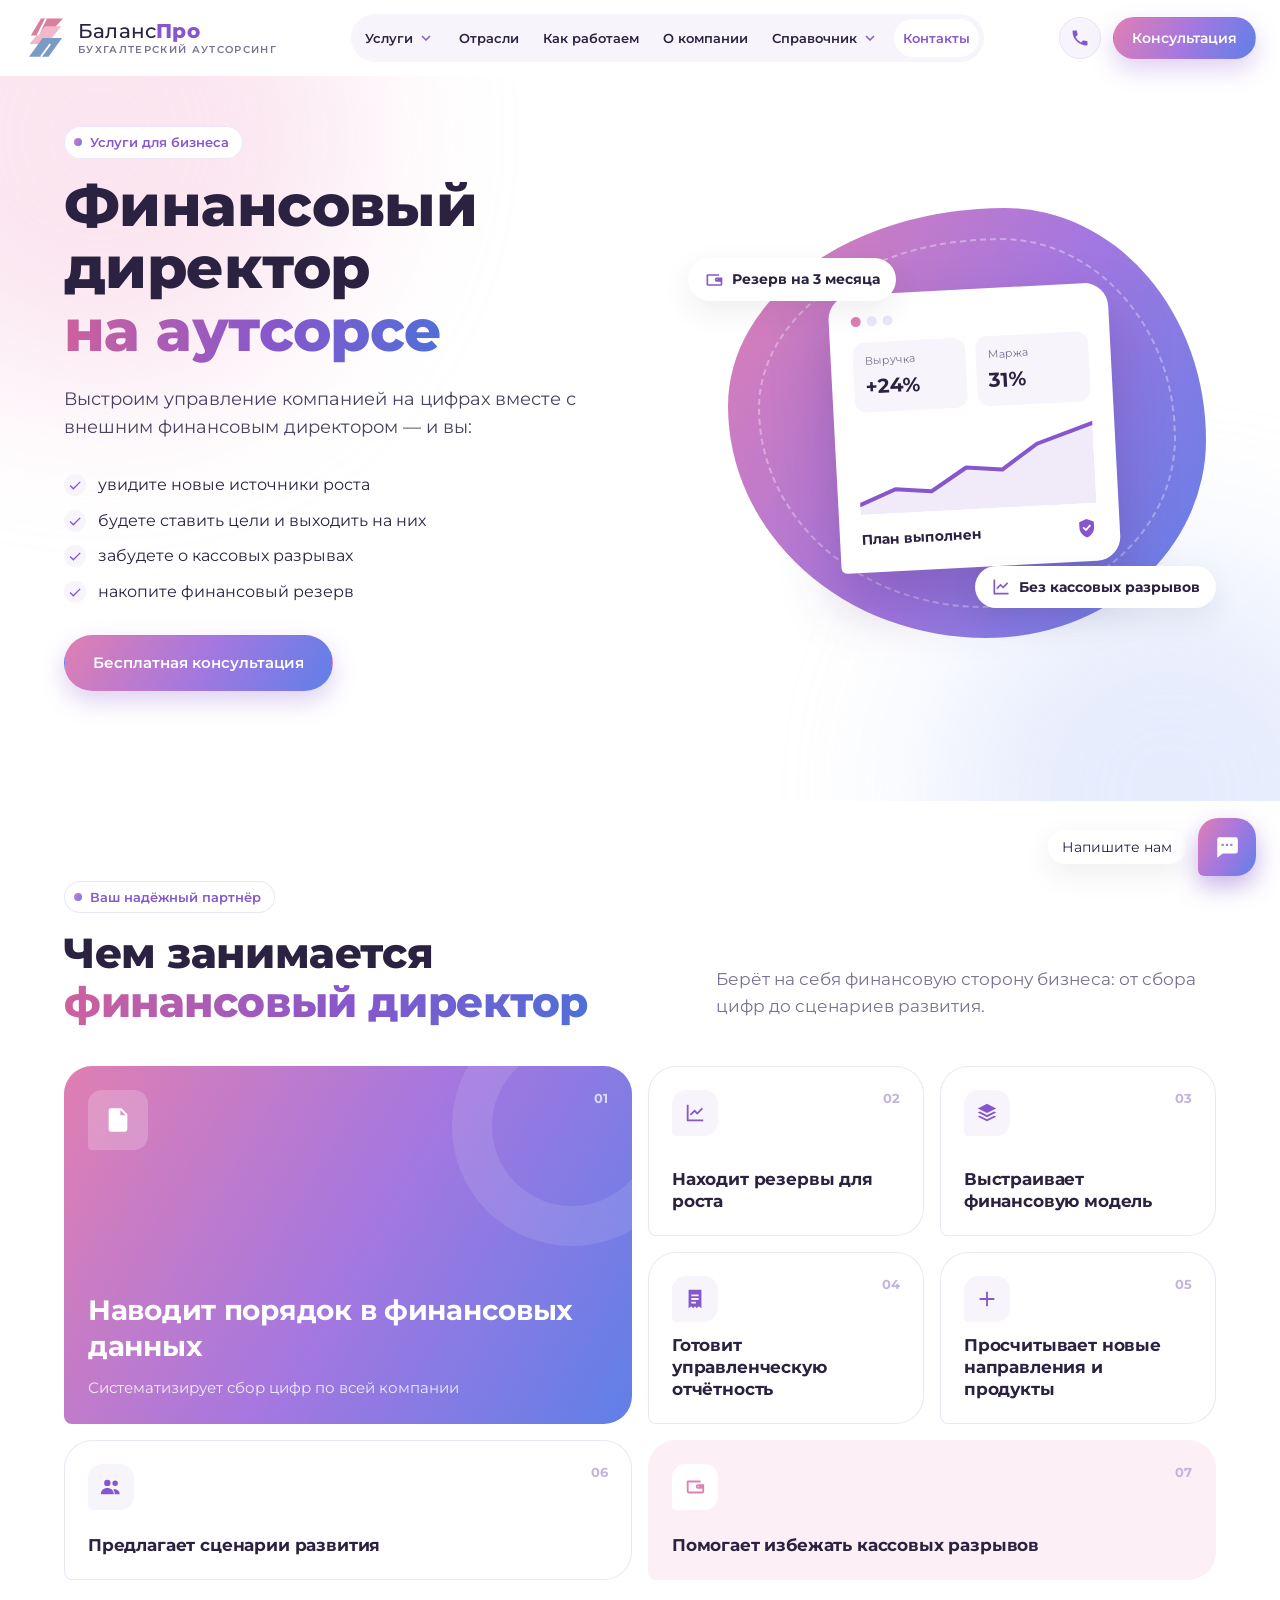
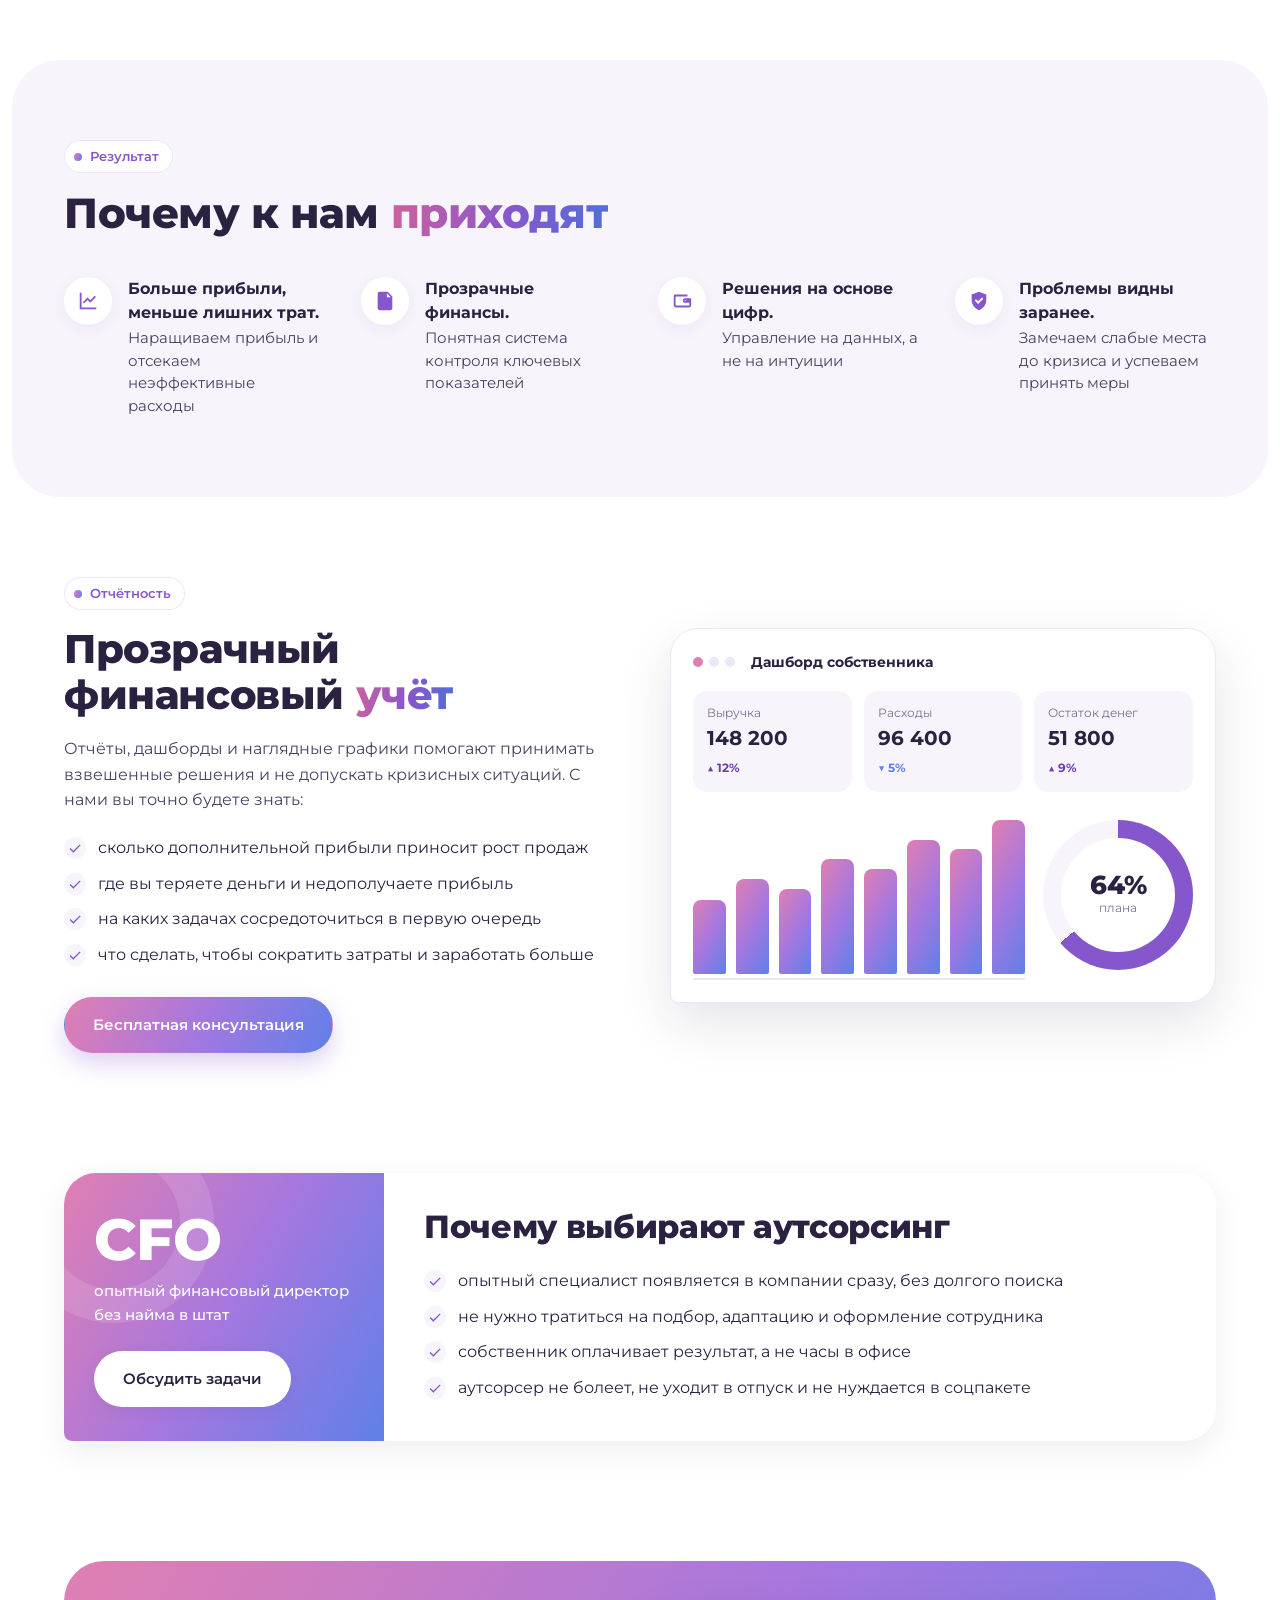
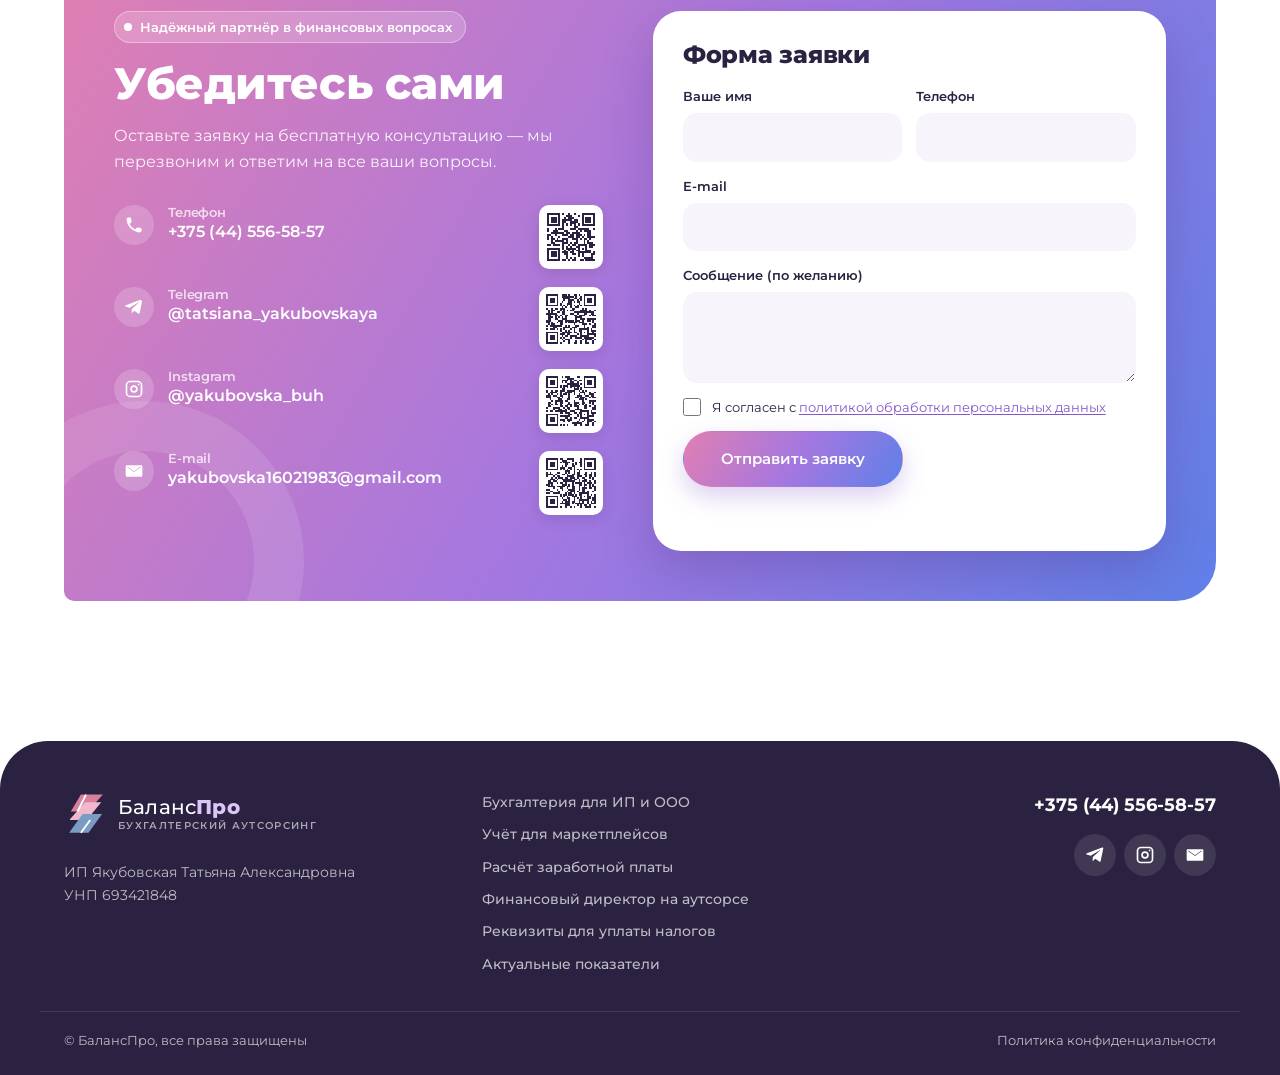
==== commit dd1b65b3: "Drop the location from contacts, footer and schema The privacy policy keeps the operator's registere" ====
--- a/findir/index.html
+++ b/findir/index.html
@@ -299,7 +299,6 @@
             <li><svg><use href="#i-tg"/></svg><div><h3>Telegram</h3><a href="https://t.me/tatsiana_yakubovskaya" target="_blank" rel="noopener">@tatsiana_yakubovskaya</a></div><a class="contact-qr" href="https://t.me/tatsiana_yakubovskaya" target="_blank" rel="noopener" title="Наведите камеру телефона"><img src="../assets/qr/telegram.svg" width="64" height="64" alt="QR-код Telegram" loading="lazy"></a></li>
             <li><svg><use href="#i-ig"/></svg><div><h3>Instagram</h3><a href="https://www.instagram.com/yakubovska_buh" target="_blank" rel="noopener">@yakubovska_buh</a></div><a class="contact-qr" href="https://www.instagram.com/yakubovska_buh" target="_blank" rel="noopener" title="Наведите камеру телефона"><img src="../assets/qr/instagram.svg" width="64" height="64" alt="QR-код Instagram" loading="lazy"></a></li>
             <li><svg><use href="#i-mail"/></svg><div><h3>E-mail</h3><a href="mailto:yakubovska16021983@gmail.com">yakubovska16021983<wbr>@gmail.com</a></div><a class="contact-qr" href="mailto:yakubovska16021983@gmail.com" title="Наведите камеру телефона"><img src="../assets/qr/email.svg" width="64" height="64" alt="QR-код e-mail" loading="lazy"></a></li>
-            <li><svg><use href="#i-pin"/></svg><div><h3>Где работаем</h3><p>Минск и Минская область, д. Боровляны</p></div></li>
           </ul>
         </div>
         <form class="contact-form" data-form novalidate>
@@ -325,7 +324,7 @@
   <div class="container footer-inner">
     <div class="footer-about">
       <a class="logo logo--light" href="../"><svg class="logo-icon" viewBox="0 0 52 55" fill="none" aria-hidden="true"><path d="M20 4 46 4 28 24H8L20 4Z" fill="#d77f9b"/><path d="m7 33 18-20h19L27 34H7Z" fill="#f1b7ca"/><path d="m6 49 16-22h23L29 49H6Z" fill="#7a9bc3"/><path d="M26 4 16 24m15 10-11 15" stroke="white" stroke-width="2.2"/></svg><span class="logo-words"><span class="logo-text">Баланс<b>Про</b></span><small>Бухгалтерский аутсорсинг</small></span></a>
-      <p>ИП Якубовская Татьяна Александровна<br>УНП 693421848<br>Минский р-н, д. Боровляны</p>
+      <p>ИП Якубовская Татьяна Александровна<br>УНП 693421848</p>
     </div>
     <ul class="footer-links">
       <li><a href="../#services">Бухгалтерия для ИП и ООО</a></li>
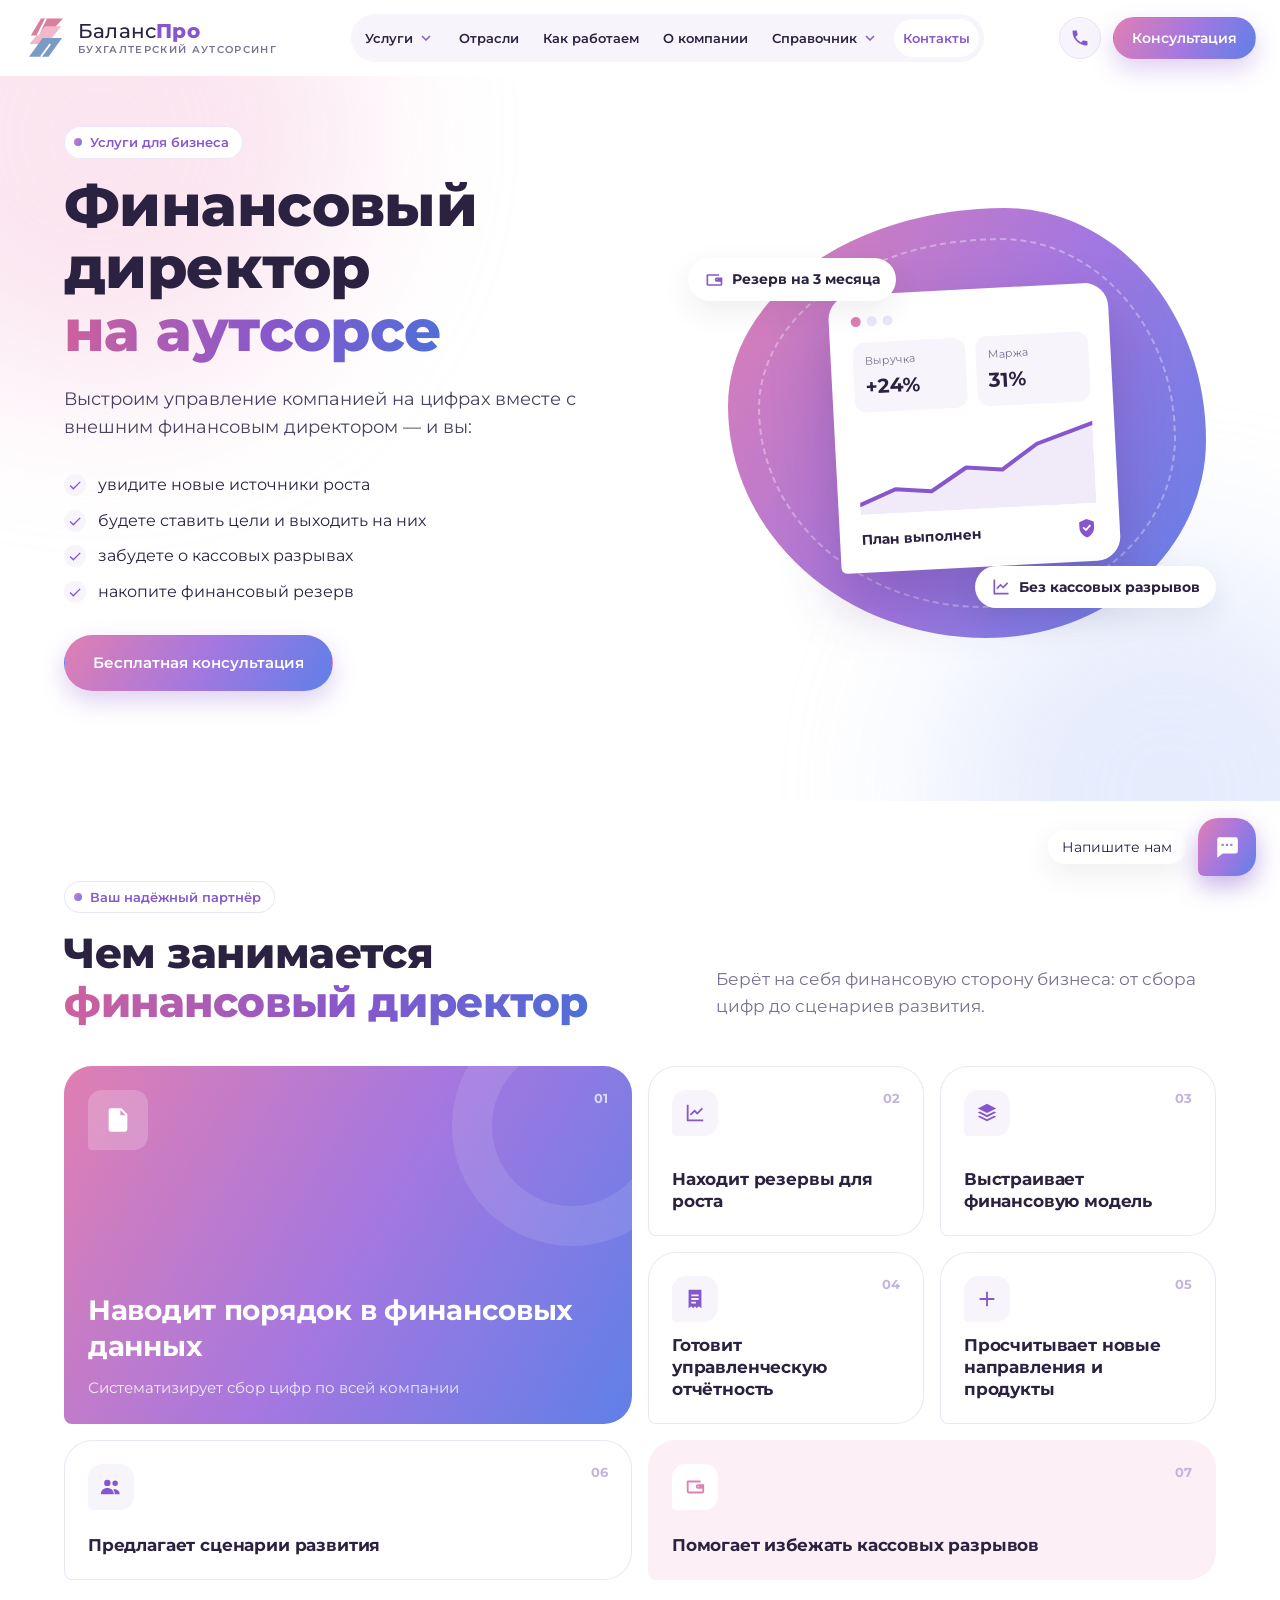
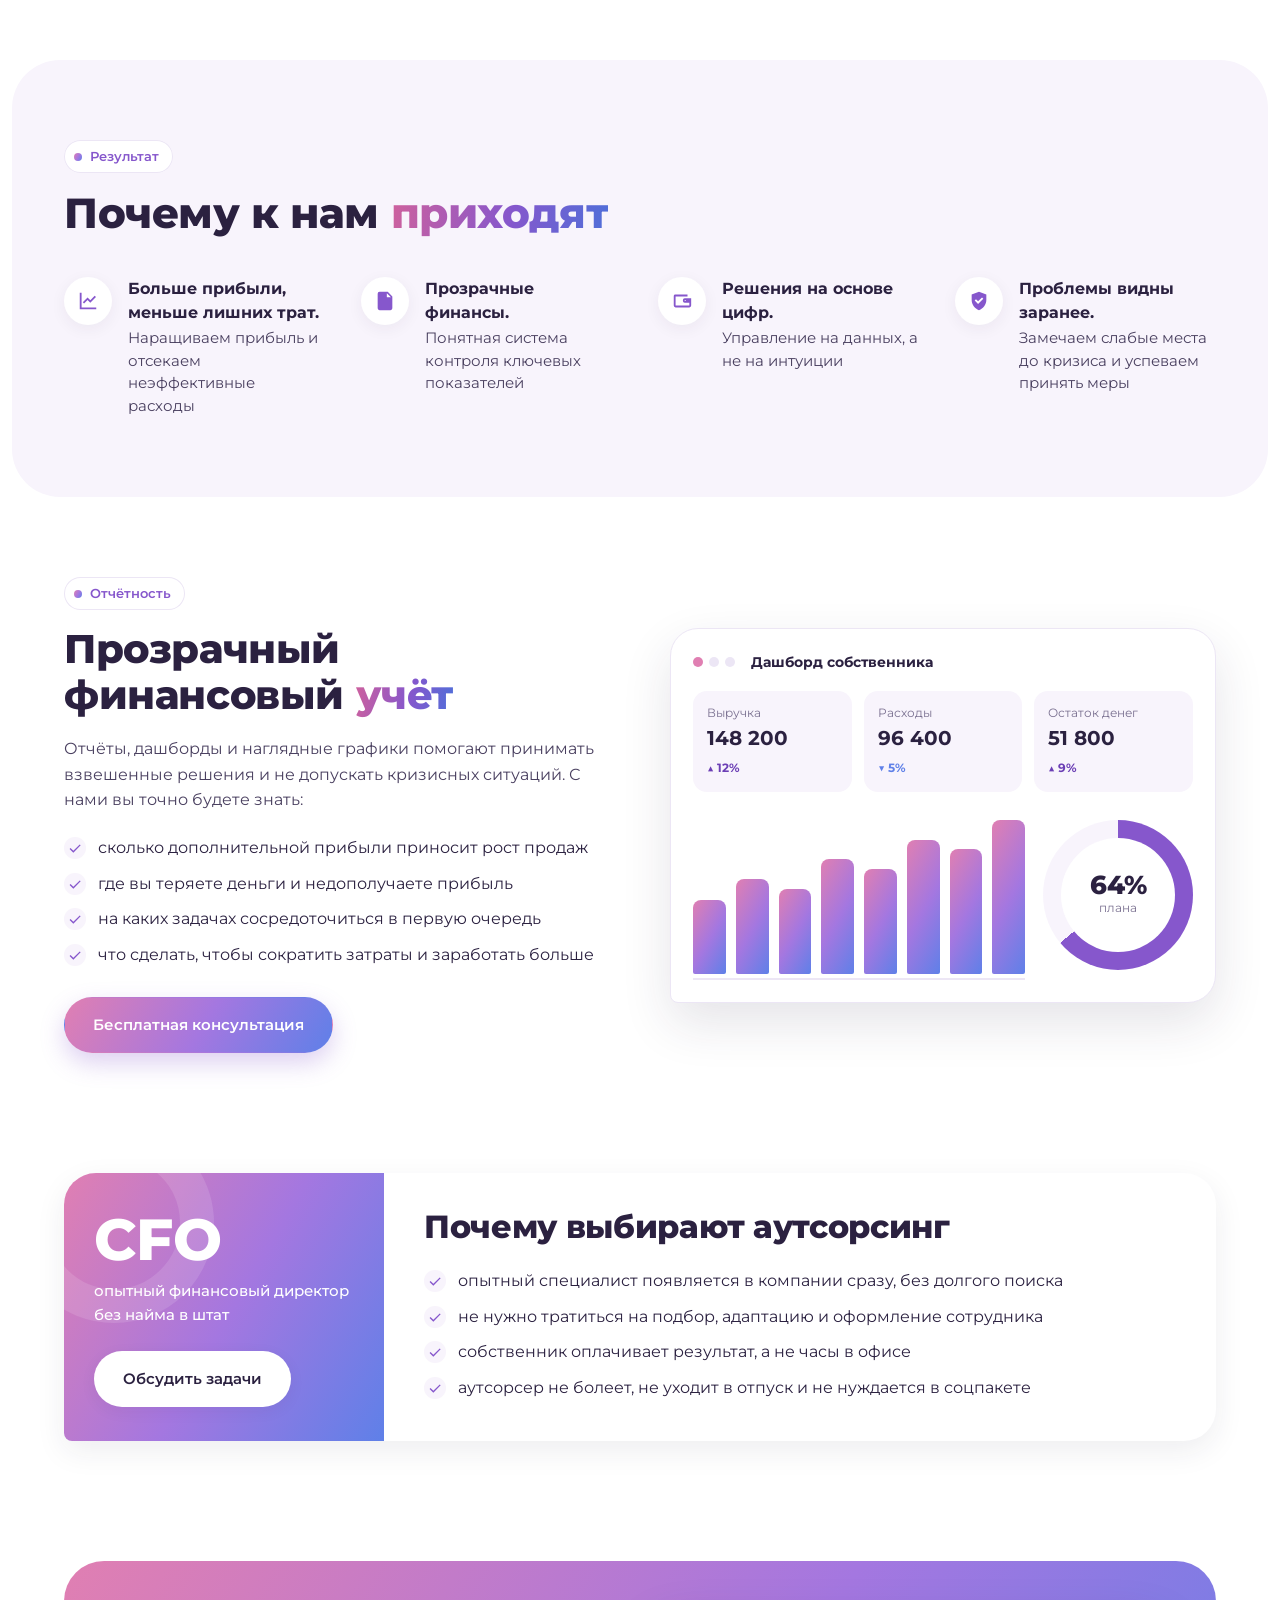
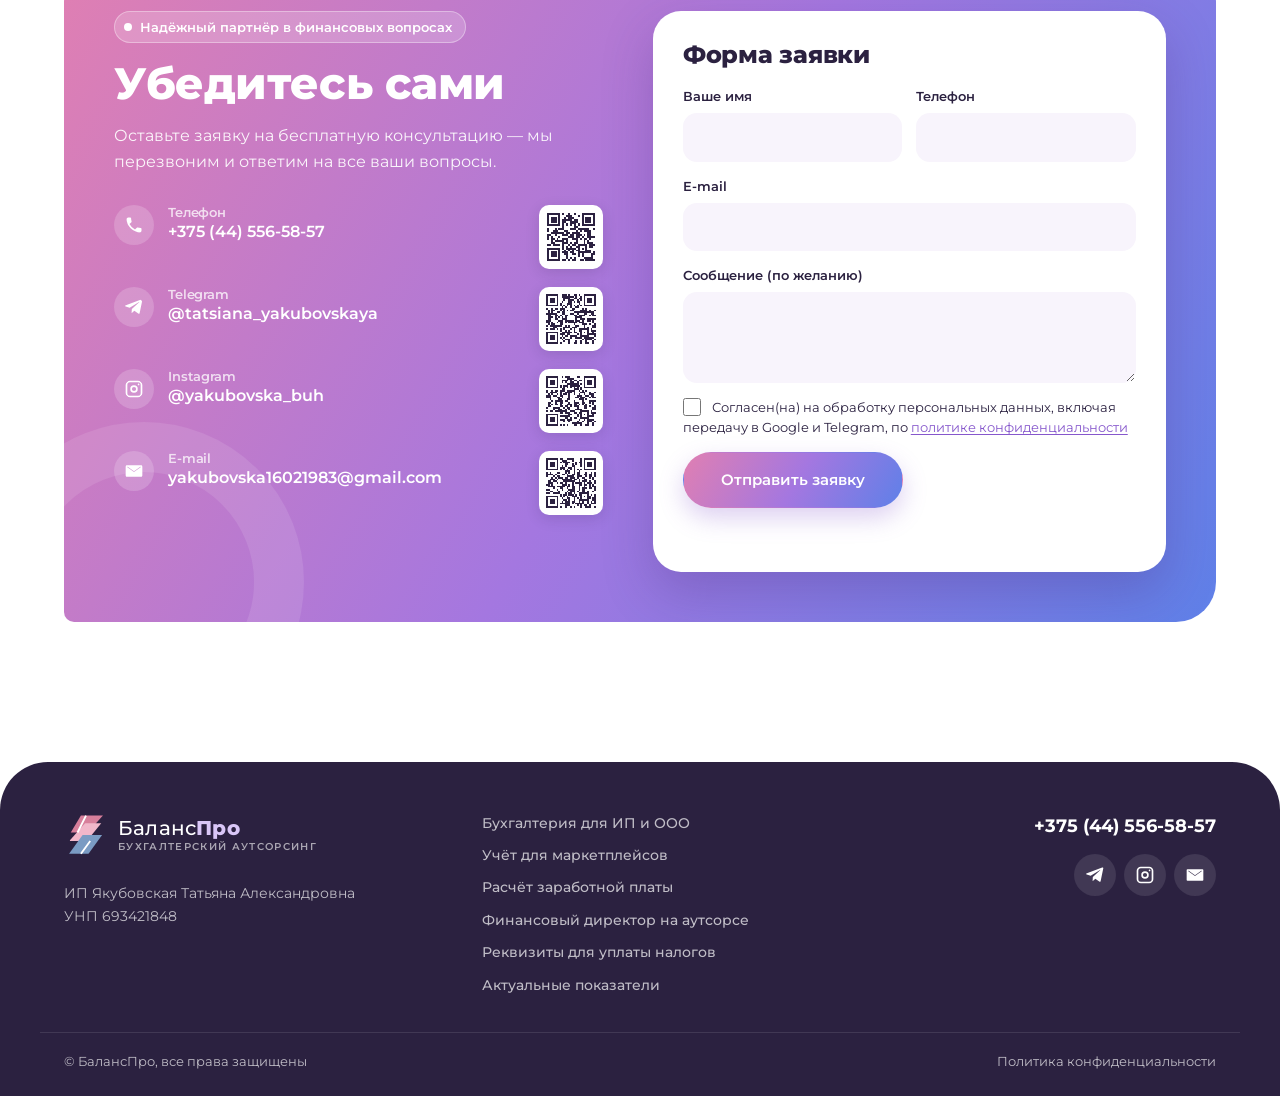
==== commit 2e4a1d12: "Describe Google, Telegram and cross-border transfer in the privacy policy The policy now names the s" ====
--- a/findir/index.html
+++ b/findir/index.html
@@ -28,7 +28,7 @@
   <link rel="preconnect" href="https://fonts.googleapis.com">
   <link rel="preconnect" href="https://fonts.gstatic.com" crossorigin>
   <link href="https://fonts.googleapis.com/css2?family=Montserrat:wght@400;500;600;700;800&display=swap" rel="stylesheet">
-  <link rel="stylesheet" href="../styles.css?v=22">
+  <link rel="stylesheet" href="../styles.css?v=29">
 
   <script type="application/ld+json">
   {
@@ -298,7 +298,7 @@
             <li><svg><use href="#i-phone"/></svg><div><h3>Телефон</h3><a href="tel:+375445565857">+375 (44) 556-58-57</a></div><a class="contact-qr" href="tel:+375445565857" title="Наведите камеру телефона"><img src="../assets/qr/phone.svg" width="64" height="64" alt="QR-код телефона" loading="lazy"></a></li>
             <li><svg><use href="#i-tg"/></svg><div><h3>Telegram</h3><a href="https://t.me/tatsiana_yakubovskaya" target="_blank" rel="noopener">@tatsiana_yakubovskaya</a></div><a class="contact-qr" href="https://t.me/tatsiana_yakubovskaya" target="_blank" rel="noopener" title="Наведите камеру телефона"><img src="../assets/qr/telegram.svg" width="64" height="64" alt="QR-код Telegram" loading="lazy"></a></li>
             <li><svg><use href="#i-ig"/></svg><div><h3>Instagram</h3><a href="https://www.instagram.com/yakubovska_buh" target="_blank" rel="noopener">@yakubovska_buh</a></div><a class="contact-qr" href="https://www.instagram.com/yakubovska_buh" target="_blank" rel="noopener" title="Наведите камеру телефона"><img src="../assets/qr/instagram.svg" width="64" height="64" alt="QR-код Instagram" loading="lazy"></a></li>
-            <li><svg><use href="#i-mail"/></svg><div><h3>E-mail</h3><a href="mailto:yakubovska16021983@gmail.com">yakubovska16021983<wbr>@gmail.com</a></div><a class="contact-qr" href="mailto:yakubovska16021983@gmail.com" title="Наведите камеру телефона"><img src="../assets/qr/email.svg" width="64" height="64" alt="QR-код e-mail" loading="lazy"></a></li>
+            <li><svg><use href="#i-mail"/></svg><div><h3>E-mail</h3><a href="https://mail.google.com/mail/?view=cm&amp;fs=1&amp;to=yakubovska16021983@gmail.com" target="_blank" rel="noopener">yakubovska16021983<wbr>@gmail.com</a></div><a class="contact-qr" href="https://mail.google.com/mail/?view=cm&amp;fs=1&amp;to=yakubovska16021983@gmail.com" target="_blank" rel="noopener" title="Наведите камеру телефона"><img src="../assets/qr/email.svg" width="64" height="64" alt="QR-код e-mail" loading="lazy"></a></li>
           </ul>
         </div>
         <form class="contact-form" data-form novalidate>
@@ -310,7 +310,7 @@
           <label>E-mail<input name="email" type="email" autocomplete="email"></label>
           <label>Сообщение (по желанию)<textarea name="message" rows="3"></textarea></label>
           <input class="hp" name="website" type="text" tabindex="-1" autocomplete="off" aria-hidden="true">
-          <label class="check"><input type="checkbox" required> Я согласен с <a href="../privacy/">политикой обработки персональных данных</a></label>
+          <label class="check"><input type="checkbox" required> Согласен(на) на обработку персональных данных, включая передачу в Google и Telegram, по <a href="../privacy/">политике конфиденциальности</a></label>
           <button class="btn btn--primary" type="submit">Отправить заявку</button>
           <p class="form-status" role="status"></p>
         </form>
@@ -339,7 +339,7 @@
       <div class="footer-messengers">
         <a class="messenger" href="https://t.me/tatsiana_yakubovskaya" target="_blank" rel="noopener" aria-label="Telegram"><svg><use href="#i-tg"/></svg></a>
         <a class="messenger" href="https://www.instagram.com/yakubovska_buh" target="_blank" rel="noopener" aria-label="Instagram"><svg><use href="#i-ig"/></svg></a>
-        <a class="messenger" href="mailto:yakubovska16021983@gmail.com" aria-label="E-mail"><svg><use href="#i-mail"/></svg></a>
+        <a class="messenger" href="https://mail.google.com/mail/?view=cm&amp;fs=1&amp;to=yakubovska16021983@gmail.com" target="_blank" rel="noopener" aria-label="E-mail"><svg><use href="#i-mail"/></svg></a>
       </div>
     </div>
   </div>
@@ -355,7 +355,7 @@
     <a href="tel:+375445565857"><svg><use href="#i-phone"/></svg>Позвонить</a>
     <a href="https://t.me/tatsiana_yakubovskaya" target="_blank" rel="noopener"><svg><use href="#i-tg"/></svg>Telegram</a>
     <a href="https://www.instagram.com/yakubovska_buh" target="_blank" rel="noopener"><svg><use href="#i-ig"/></svg>Instagram</a>
-    <a href="mailto:yakubovska16021983@gmail.com"><svg><use href="#i-mail"/></svg>E-mail</a>
+    <a href="https://mail.google.com/mail/?view=cm&amp;fs=1&amp;to=yakubovska16021983@gmail.com" target="_blank" rel="noopener"><svg><use href="#i-mail"/></svg>E-mail</a>
   </div>
   <span class="fab-label">Напишите нам</span>
   <button class="fab-btn" aria-expanded="false" aria-label="Способы связи"><svg class="fab-open"><use href="#i-chat"/></svg><svg class="fab-close"><use href="#i-close"/></svg></button>
@@ -371,7 +371,7 @@
     <label>Ваше имя<input name="name" type="text" autocomplete="name" required></label>
     <label>Телефон<input name="phone" type="tel" autocomplete="tel" required></label>
     <input class="hp" name="website" type="text" tabindex="-1" autocomplete="off" aria-hidden="true">
-    <label class="check"><input type="checkbox" required> Я согласен с <a href="../privacy/">политикой обработки персональных данных</a></label>
+    <label class="check"><input type="checkbox" required> Согласен(на) на обработку персональных данных, включая передачу в Google и Telegram, по <a href="../privacy/">политике конфиденциальности</a></label>
     <button class="btn btn--primary" type="submit">Жду звонка</button>
     <p class="form-status" role="status"></p>
   </form>
@@ -379,6 +379,6 @@
 
 <button class="to-top" aria-label="Наверх"><svg><use href="#i-arrow"/></svg></button>
 
-<script src="../script.js?v=11"></script>
+<script src="../script.js?v=12"></script>
 </body>
 </html>
--- a/styles.css
+++ b/styles.css
@@ -555,7 +555,7 @@
 .link-more svg { font-size: 18px; transition: translate .2s; }
 .link-more:hover svg { translate: 3px 0; }
 
-.svc6 { display: grid; grid-template-columns: repeat(6, minmax(0, 1fr)); gap: 12px; }
+.svc6 { display: grid; grid-template-columns: repeat(3, minmax(0, 1fr)); gap: 12px; }
 .svc-card {
   position: relative;
   display: flex;
@@ -569,7 +569,7 @@
 }
 .svc-card:hover { transform: translateY(-4px); box-shadow: inset 0 0 0 1px #d9c6f7, 0 16px 34px rgba(134, 87, 204, .14); }
 .svc-ico { display: grid; place-items: center; width: 46px; height: 46px; margin-bottom: 16px; border-radius: 50%; background: var(--pink-soft); color: var(--accent); font-size: 22px; }
-.svc-card h3 { margin-bottom: 8px; font-size: 15px; font-weight: 700; line-height: 1.3; hyphens: auto; overflow-wrap: break-word; }
+.svc-card h3 { margin-bottom: 8px; font-size: 15px; font-weight: 700; line-height: 1.3; }
 .svc-card p { font-size: 13px; line-height: 1.4; color: var(--muted); }
 .svc-card i { background: var(--soft); }
 .worklist li a { color: var(--accent); text-decoration: underline; text-underline-offset: 2px; }
@@ -770,7 +770,7 @@
 .contact-list svg { flex: none; width: 40px; height: 40px; padding: 10px; border-radius: 50%; background: rgba(255, 255, 255, .18); color: var(--white); }
 .contact-list h3 { font-size: 13px; font-weight: 600; color: rgba(255, 255, 255, .75); }
 .contact-list a, .contact-list p { font-weight: 600; color: var(--white); }
-.contact-list li > div { min-width: 0; overflow-wrap: anywhere; }
+.contact-list li > div { min-width: 0; overflow-wrap: break-word; }
 /* QR-код рядом с контактом; при наведении увеличивается, чтобы легче было сканировать */
 .contact-qr { flex: none; align-self: flex-start; margin-left: auto; padding: 4px; border-radius: 10px; background: var(--white); line-height: 0; box-shadow: 0 4px 14px rgba(43, 33, 64, .15); transform-origin: right center; transition: transform .2s, box-shadow .2s; }
 .contact-qr img { width: 56px; height: 56px; }
@@ -802,6 +802,7 @@
 .contact-form .btn { align-self: flex-start; min-width: 220px; }
 .form-status { min-height: 1.4em; font-size: 14px; font-weight: 600; color: var(--accent-dark); }
 .form-status.is-error { color: #ef4444; }
+.nowrap { white-space: nowrap; }
 /* Ловушка для спам-ботов: людям поле не видно */
 .hp { position: absolute; left: -9999px; width: 1px; height: 1px; opacity: 0; }
 
@@ -926,6 +927,7 @@
 
 /* ---------- Страница «Финансовый директор» ---------- */
 .split { display: grid; grid-template-columns: 1fr 1fr; gap: 60px; align-items: center; }
+.split > * { min-width: 0; }
 .split-text h2 { font-size: clamp(28px, 3.2vw, 40px); font-weight: 800; margin-bottom: 18px; }
 .split-text > p { font-size: 16px; margin-bottom: 22px; }
 
@@ -1204,7 +1206,8 @@
   .about-grid { grid-template-columns: 1fr; gap: 32px; }
   .about-photo { max-width: 380px; width: 100%; margin: 0 auto; }
   .hero2-photo { position: relative; inset: auto; width: 100%; height: 300px; }
-  .hero2-photo img { -webkit-mask-image: linear-gradient(0deg, transparent 0%, #000 35%); mask-image: linear-gradient(0deg, transparent 0%, #000 35%); }
+  /* Кадр всегда от верхнего края снимка, чтобы над головой оставался фон */
+  .hero2-photo img { object-position: 42% 0; -webkit-mask-image: linear-gradient(0deg, transparent 0%, #000 35%); mask-image: linear-gradient(0deg, transparent 0%, #000 35%); }
   .hero2-inner { padding-top: 10px; }
   .hero2-feats { grid-template-columns: 1fr 1fr; }
   .industries { grid-template-columns: 1fr 1fr; }
@@ -1249,7 +1252,7 @@
   .hero2-actions .btn { width: 100%; justify-content: space-between; }
   .hero2-note { max-width: none; width: 100%; }
   .ind-card { min-height: 140px; }
-  .ind-card span { font-size: 13px; left: 12px; bottom: 14px; right: 48px; overflow-wrap: anywhere; }
+  .ind-card span { font-size: 13px; left: 12px; bottom: 14px; right: 48px; }
   .ind-card i { width: 30px; height: 30px; right: 10px; bottom: 10px; }
   .svc6 { grid-template-columns: repeat(2, minmax(0, 1fr)); gap: 10px; }
   .svc-card { min-height: 180px; padding: 16px 14px 52px; }
@@ -1312,6 +1315,10 @@
   .fab-label { display: none; }
   .fab { right: 16px; bottom: 16px; }
   .to-top { left: 16px; bottom: 16px; }
+}
+/* «Персонифицированный» не помещается в половину узкого экрана, а переносы внутри слов не нужны */
+@media (max-width: 520px) {
+  .svc6 { grid-template-columns: 1fr; }
 }
 
 /* Актуальные показатели */
@@ -1346,3 +1353,19 @@
   .contact-qr img { width: 44px; height: 44px; }
 }
 @media (hover: none) { .contact-qr:hover { transform: none; } }
+/* Узкие экраны: стрелка отраслей уходит в верхний угол, чтобы длинные названия не налезали на неё;
+   карточки услуг в одну колонку — по высоте содержимого */
+@media (max-width: 420px) {
+  .svc h3 { font-size: 13.5px; padding-right: 0; }
+  .ind-card i { top: 10px; bottom: auto; }
+  .ind-card span { right: 12px; font-size: 12.5px; }
+  .svc-card { min-height: 0; }
+}
+@media (max-width: 340px) {
+  .svc h3 { font-size: 12.5px; }
+  .svc { padding-left: 12px; padding-right: 12px; }
+  .contact-qr { display: none; }
+  .header-inner { gap: 8px; }
+  .header-actions { gap: 8px; }
+  .logo-words small { letter-spacing: .06em; }
+}
